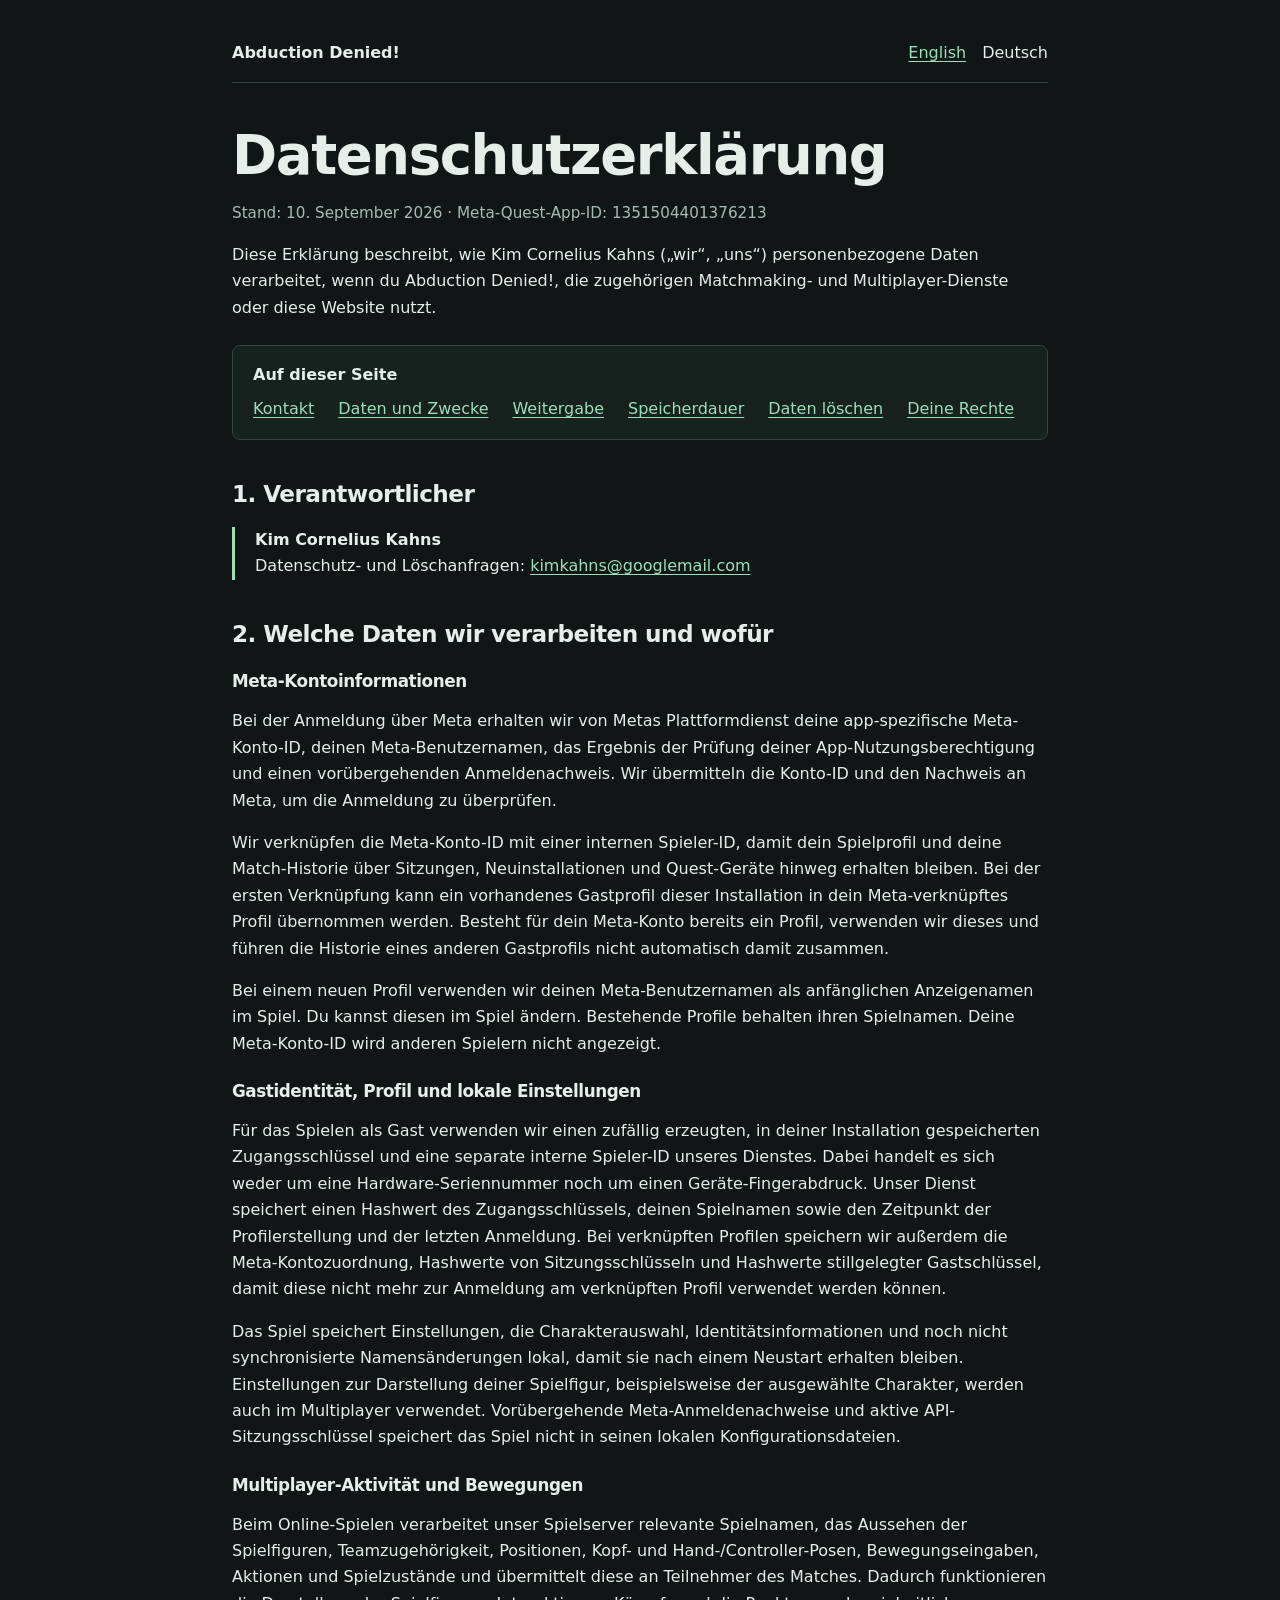
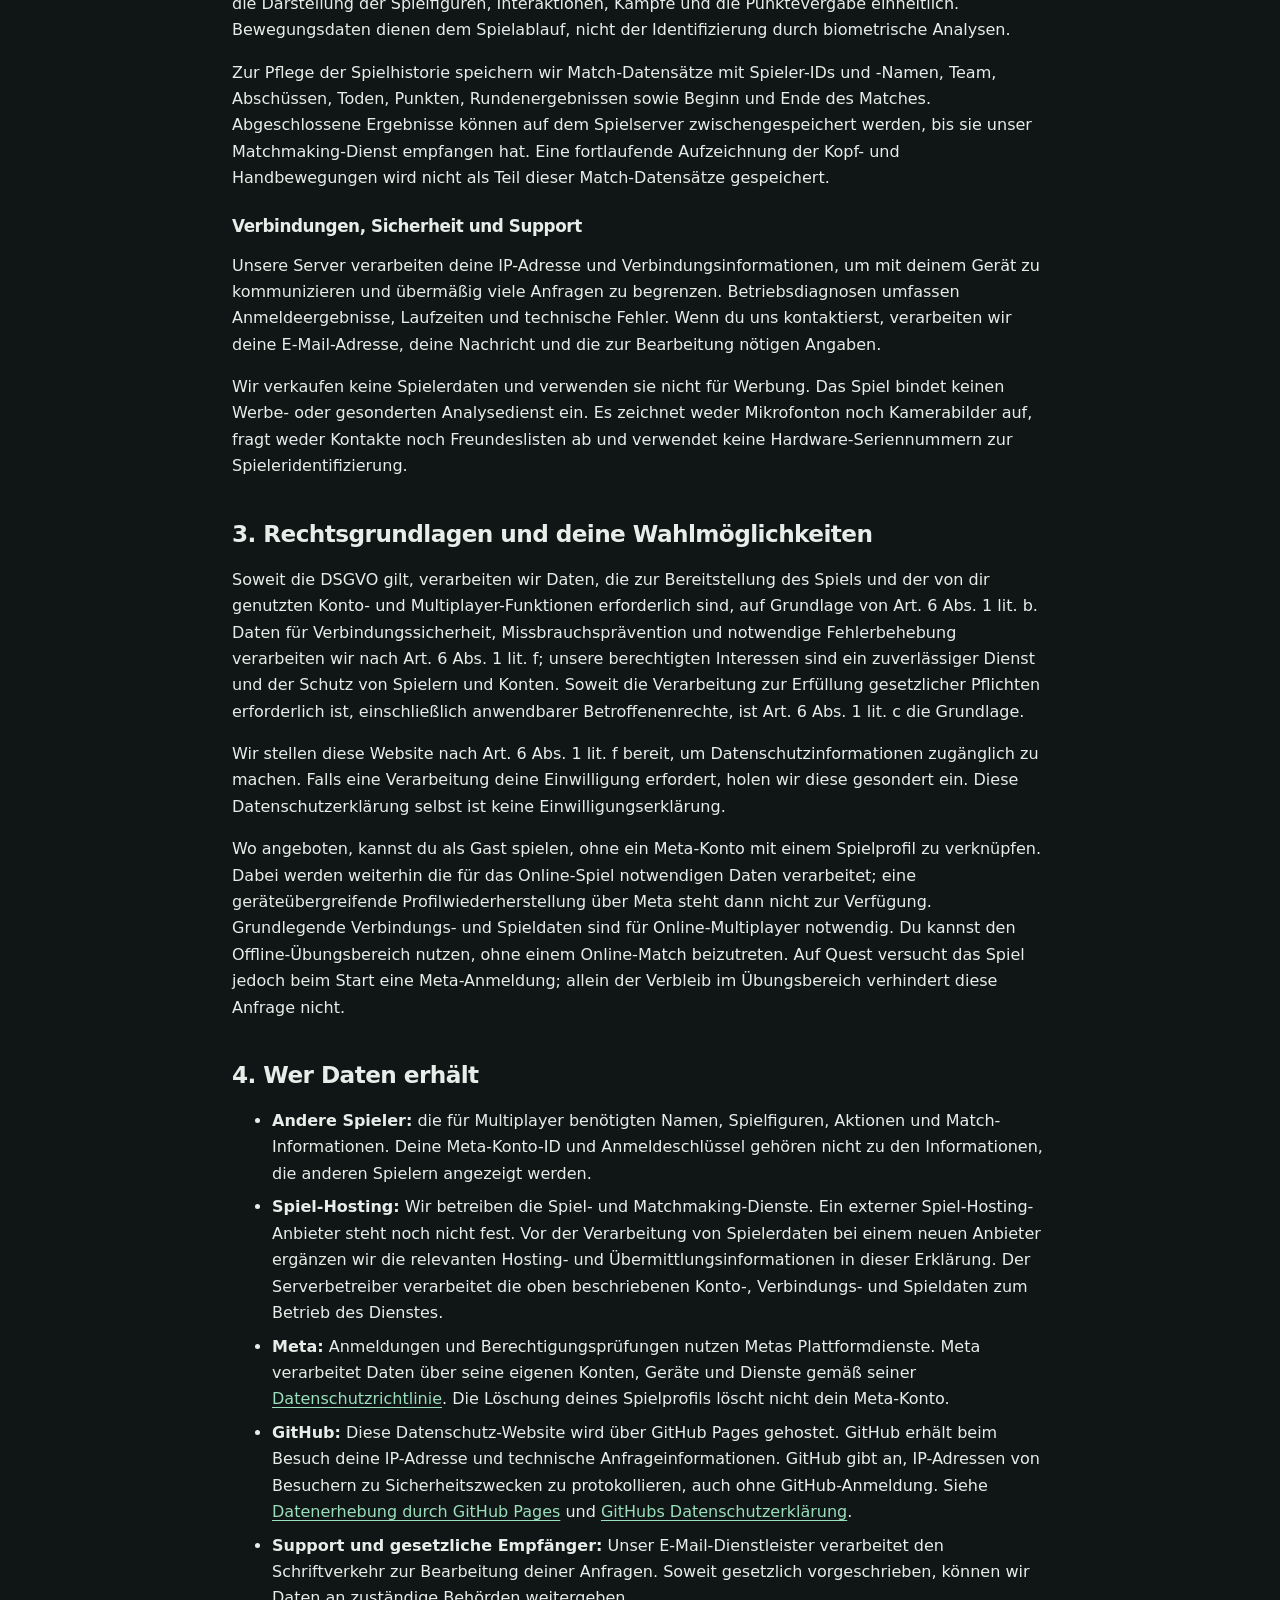
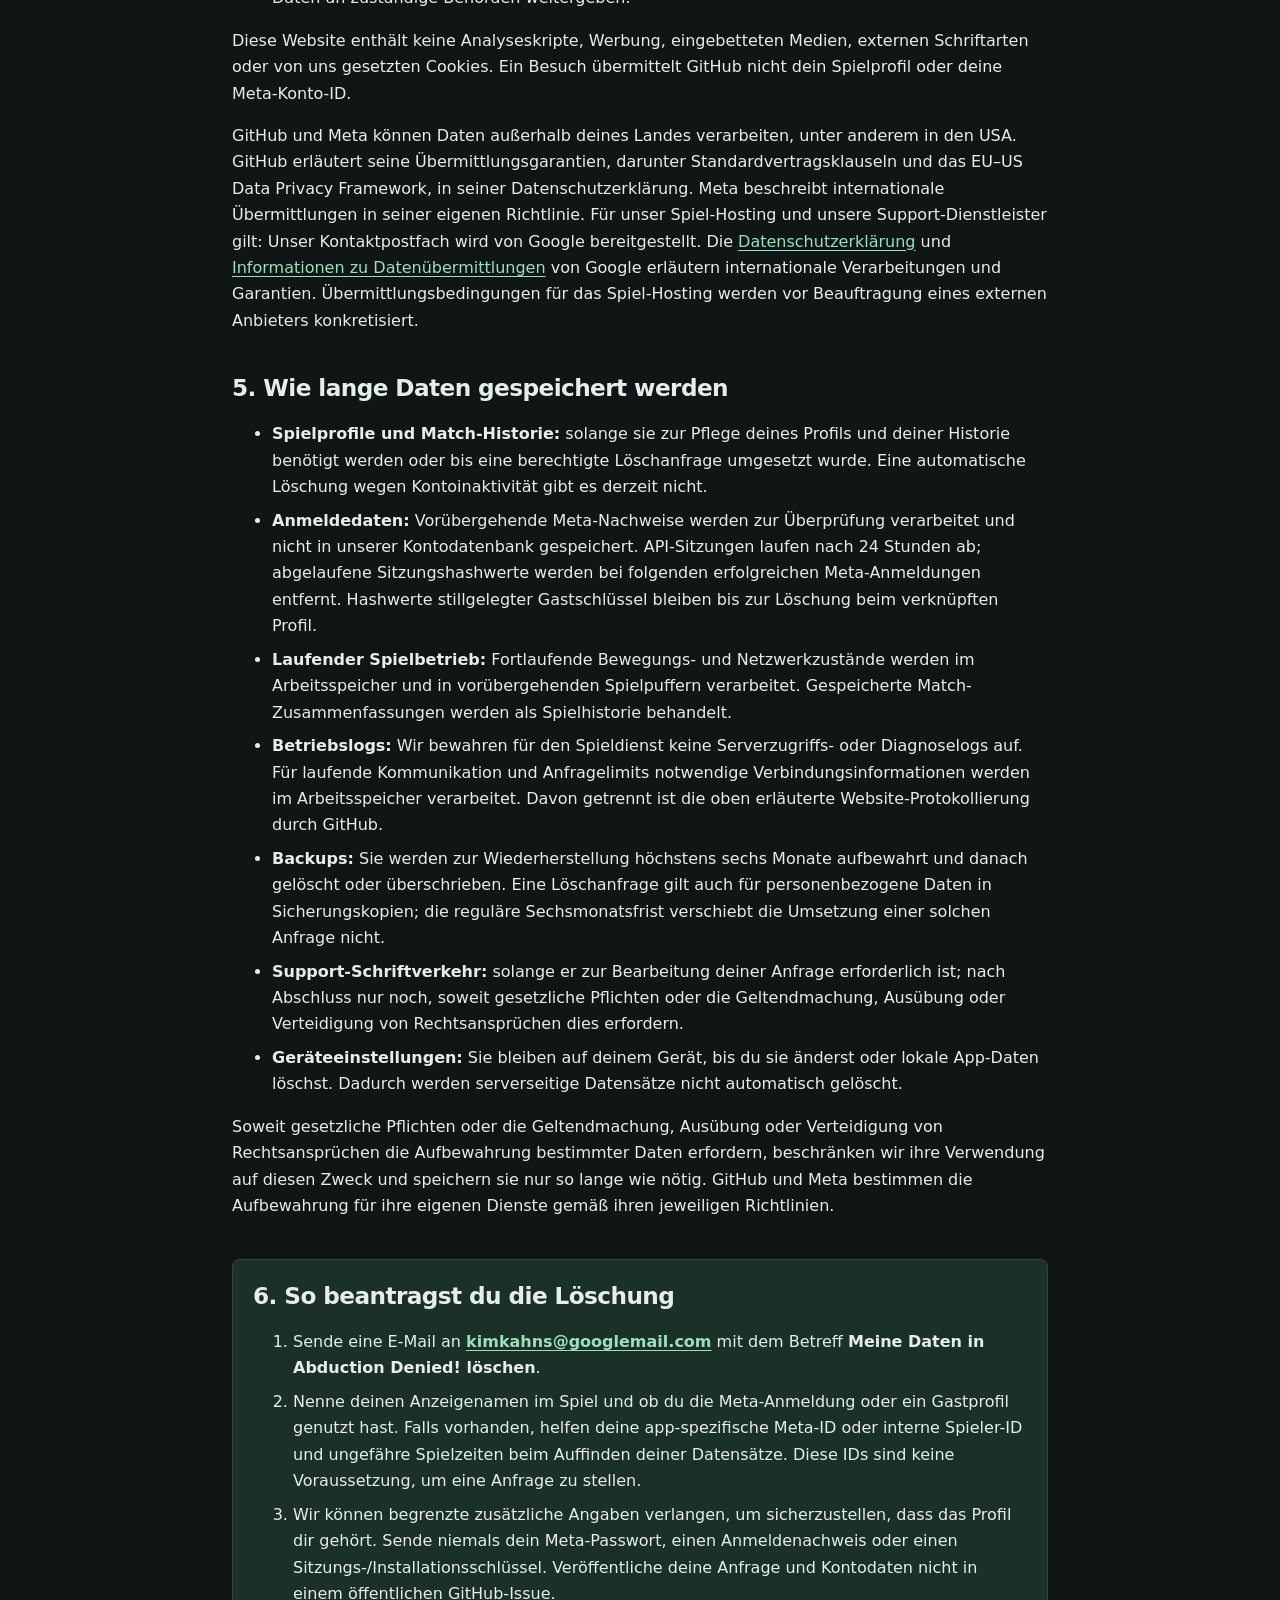
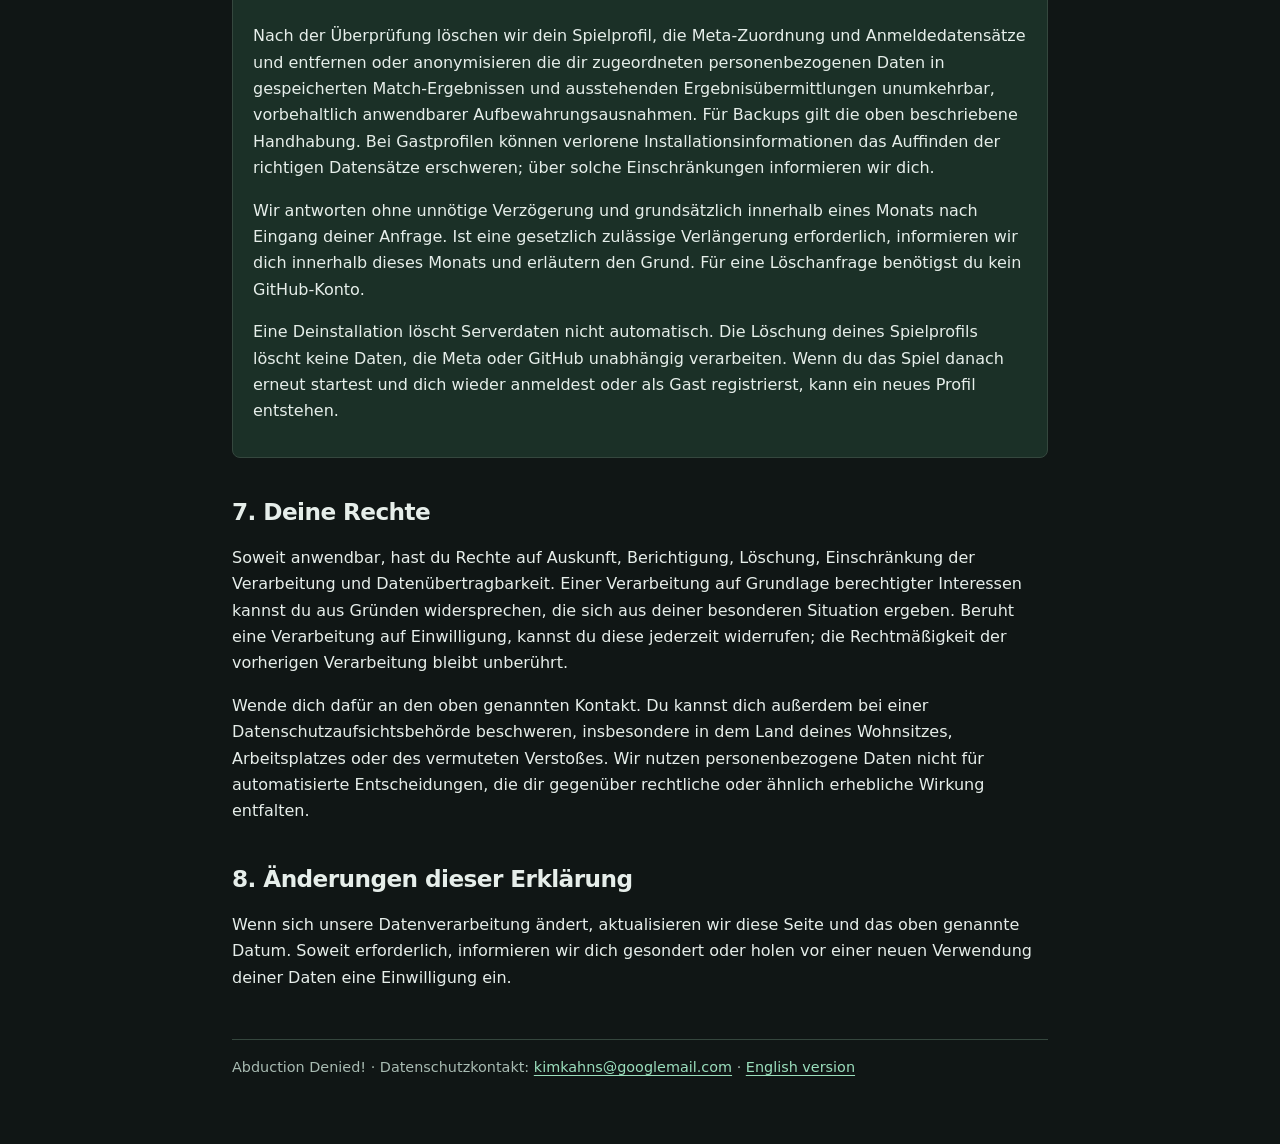
==== datenschutz/index.html @ c23c32c4 "Publish named privacy URLs with dark styling" ====
<!doctype html>
<html lang="de">
<head>
  <meta charset="utf-8">
  <meta name="viewport" content="width=device-width, initial-scale=1">
  <meta name="referrer" content="no-referrer">
  <meta name="theme-color" content="#101615">
  <title>Datenschutzerklärung — Abduction Denied!</title>
  <meta name="description" content="Wie das Spiel personenbezogene Daten verarbeitet und wie du die Löschung deiner Daten beantragen kannst.">
  <link rel="stylesheet" href="../privacy.css?v=20260910">
  <link rel="canonical" href="https://superdizzyvr.github.io/datenschutz/">
  <link rel="alternate" hreflang="en" href="../privacypolicy/">
</head>
<body>
<a class="skip" href="#main">Zum Inhalt</a>
<div class="page">
  <header class="top">
    <span class="brand">Abduction Denied!</span>
    <nav class="language" aria-label="Sprache"><a href="../privacypolicy/" lang="en" hreflang="en">English</a><span aria-current="page">Deutsch</span></nav>
  </header>
  <main id="main">
    <h1>Datenschutzerklärung</h1>
    <p class="meta">Stand: 10. September 2026 · Meta-Quest-App-ID: 1351504401376213</p>
    <p>Diese Erklärung beschreibt, wie Kim Cornelius Kahns („wir“, „uns“) personenbezogene Daten verarbeitet, wenn du Abduction Denied!, die zugehörigen Matchmaking- und Multiplayer-Dienste oder diese Website nutzt.</p>
    <nav class="contents" aria-label="Auf dieser Seite">
      <strong>Auf dieser Seite</strong>
      <ul><li><a href="#contact">Kontakt</a></li><li><a href="#data">Daten und Zwecke</a></li><li><a href="#sharing">Weitergabe</a></li><li><a href="#retention">Speicherdauer</a></li><li><a href="#deletion">Daten löschen</a></li><li><a href="#rights">Deine Rechte</a></li></ul>
    </nav>

    <section id="contact">
      <h2>1. Verantwortlicher</h2>
      <address class="contact"><strong>Kim Cornelius Kahns</strong><br>Datenschutz- und Löschanfragen: <a href="mailto:kimkahns@googlemail.com">kimkahns@googlemail.com</a></address>
    </section>

    <section id="data">
      <h2>2. Welche Daten wir verarbeiten und wofür</h2>
      <h3>Meta-Kontoinformationen</h3>
      <p>Bei der Anmeldung über Meta erhalten wir von Metas Plattformdienst deine app-spezifische Meta-Konto-ID, deinen Meta-Benutzernamen, das Ergebnis der Prüfung deiner App-Nutzungsberechtigung und einen vorübergehenden Anmeldenachweis. Wir übermitteln die Konto-ID und den Nachweis an Meta, um die Anmeldung zu überprüfen.</p>
      <p>Wir verknüpfen die Meta-Konto-ID mit einer internen Spieler-ID, damit dein Spielprofil und deine Match-Historie über Sitzungen, Neuinstallationen und Quest-Geräte hinweg erhalten bleiben. Bei der ersten Verknüpfung kann ein vorhandenes Gastprofil dieser Installation in dein Meta-verknüpftes Profil übernommen werden. Besteht für dein Meta-Konto bereits ein Profil, verwenden wir dieses und führen die Historie eines anderen Gastprofils nicht automatisch damit zusammen.</p>
      <p>Bei einem neuen Profil verwenden wir deinen Meta-Benutzernamen als anfänglichen Anzeigenamen im Spiel. Du kannst diesen im Spiel ändern. Bestehende Profile behalten ihren Spielnamen. Deine Meta-Konto-ID wird anderen Spielern nicht angezeigt.</p>

      <h3>Gastidentität, Profil und lokale Einstellungen</h3>
      <p>Für das Spielen als Gast verwenden wir einen zufällig erzeugten, in deiner Installation gespeicherten Zugangsschlüssel und eine separate interne Spieler-ID unseres Dienstes. Dabei handelt es sich weder um eine Hardware-Seriennummer noch um einen Geräte-Fingerabdruck. Unser Dienst speichert einen Hashwert des Zugangsschlüssels, deinen Spielnamen sowie den Zeitpunkt der Profilerstellung und der letzten Anmeldung. Bei verknüpften Profilen speichern wir außerdem die Meta-Kontozuordnung, Hashwerte von Sitzungsschlüsseln und Hashwerte stillgelegter Gastschlüssel, damit diese nicht mehr zur Anmeldung am verknüpften Profil verwendet werden können.</p>
      <p>Das Spiel speichert Einstellungen, die Charakterauswahl, Identitätsinformationen und noch nicht synchronisierte Namensänderungen lokal, damit sie nach einem Neustart erhalten bleiben. Einstellungen zur Darstellung deiner Spielfigur, beispielsweise der ausgewählte Charakter, werden auch im Multiplayer verwendet. Vorübergehende Meta-Anmeldenachweise und aktive API-Sitzungsschlüssel speichert das Spiel nicht in seinen lokalen Konfigurationsdateien.</p>

      <h3>Multiplayer-Aktivität und Bewegungen</h3>
      <p>Beim Online-Spielen verarbeitet unser Spielserver relevante Spielnamen, das Aussehen der Spielfiguren, Teamzugehörigkeit, Positionen, Kopf- und Hand-/Controller-Posen, Bewegungseingaben, Aktionen und Spielzustände und übermittelt diese an Teilnehmer des Matches. Dadurch funktionieren die Darstellung der Spielfiguren, Interaktionen, Kämpfe und die Punktevergabe einheitlich. Bewegungsdaten dienen dem Spielablauf, nicht der Identifizierung durch biometrische Analysen.</p>
      <p>Zur Pflege der Spielhistorie speichern wir Match-Datensätze mit Spieler-IDs und -Namen, Team, Abschüssen, Toden, Punkten, Rundenergebnissen sowie Beginn und Ende des Matches. Abgeschlossene Ergebnisse können auf dem Spielserver zwischengespeichert werden, bis sie unser Matchmaking-Dienst empfangen hat. Eine fortlaufende Aufzeichnung der Kopf- und Handbewegungen wird nicht als Teil dieser Match-Datensätze gespeichert.</p>

      <h3>Verbindungen, Sicherheit und Support</h3>
      <p>Unsere Server verarbeiten deine IP-Adresse und Verbindungsinformationen, um mit deinem Gerät zu kommunizieren und übermäßig viele Anfragen zu begrenzen. Betriebsdiagnosen umfassen Anmeldeergebnisse, Laufzeiten und technische Fehler. Wenn du uns kontaktierst, verarbeiten wir deine E-Mail-Adresse, deine Nachricht und die zur Bearbeitung nötigen Angaben.</p>
      <p>Wir verkaufen keine Spielerdaten und verwenden sie nicht für Werbung. Das Spiel bindet keinen Werbe- oder gesonderten Analysedienst ein. Es zeichnet weder Mikrofonton noch Kamerabilder auf, fragt weder Kontakte noch Freundeslisten ab und verwendet keine Hardware-Seriennummern zur Spieleridentifizierung.</p>
    </section>

    <section id="basis">
      <h2>3. Rechtsgrundlagen und deine Wahlmöglichkeiten</h2>
      <p>Soweit die DSGVO gilt, verarbeiten wir Daten, die zur Bereitstellung des Spiels und der von dir genutzten Konto- und Multiplayer-Funktionen erforderlich sind, auf Grundlage von Art. 6 Abs. 1 lit. b. Daten für Verbindungssicherheit, Missbrauchsprävention und notwendige Fehlerbehebung verarbeiten wir nach Art. 6 Abs. 1 lit. f; unsere berechtigten Interessen sind ein zuverlässiger Dienst und der Schutz von Spielern und Konten. Soweit die Verarbeitung zur Erfüllung gesetzlicher Pflichten erforderlich ist, einschließlich anwendbarer Betroffenenrechte, ist Art. 6 Abs. 1 lit. c die Grundlage.</p>
      <p>Wir stellen diese Website nach Art. 6 Abs. 1 lit. f bereit, um Datenschutzinformationen zugänglich zu machen. Falls eine Verarbeitung deine Einwilligung erfordert, holen wir diese gesondert ein. Diese Datenschutzerklärung selbst ist keine Einwilligungserklärung.</p>
      <p>Wo angeboten, kannst du als Gast spielen, ohne ein Meta-Konto mit einem Spielprofil zu verknüpfen. Dabei werden weiterhin die für das Online-Spiel notwendigen Daten verarbeitet; eine geräteübergreifende Profilwiederherstellung über Meta steht dann nicht zur Verfügung. Grundlegende Verbindungs- und Spieldaten sind für Online-Multiplayer notwendig. Du kannst den Offline-Übungsbereich nutzen, ohne einem Online-Match beizutreten. Auf Quest versucht das Spiel jedoch beim Start eine Meta-Anmeldung; allein der Verbleib im Übungsbereich verhindert diese Anfrage nicht.</p>
    </section>

    <section id="sharing">
      <h2>4. Wer Daten erhält</h2>
      <ul>
        <li><strong>Andere Spieler:</strong> die für Multiplayer benötigten Namen, Spielfiguren, Aktionen und Match-Informationen. Deine Meta-Konto-ID und Anmeldeschlüssel gehören nicht zu den Informationen, die anderen Spielern angezeigt werden.</li>
        <li><strong>Spiel-Hosting:</strong> Wir betreiben die Spiel- und Matchmaking-Dienste. Ein externer Spiel-Hosting-Anbieter steht noch nicht fest. Vor der Verarbeitung von Spielerdaten bei einem neuen Anbieter ergänzen wir die relevanten Hosting- und Übermittlungsinformationen in dieser Erklärung. Der Serverbetreiber verarbeitet die oben beschriebenen Konto-, Verbindungs- und Spieldaten zum Betrieb des Dienstes.</li>
        <li><strong>Meta:</strong> Anmeldungen und Berechtigungsprüfungen nutzen Metas Plattformdienste. Meta verarbeitet Daten über seine eigenen Konten, Geräte und Dienste gemäß seiner <a href="https://www.meta.com/legal/privacy-policy/">Datenschutzrichtlinie</a>. Die Löschung deines Spielprofils löscht nicht dein Meta-Konto.</li>
        <li><strong>GitHub:</strong> Diese Datenschutz-Website wird über GitHub Pages gehostet. GitHub erhält beim Besuch deine IP-Adresse und technische Anfrageinformationen. GitHub gibt an, IP-Adressen von Besuchern zu Sicherheitszwecken zu protokollieren, auch ohne GitHub-Anmeldung. Siehe <a href="https://docs.github.com/en/pages/getting-started-with-github-pages/what-is-github-pages#data-collection">Datenerhebung durch GitHub Pages</a> und <a href="https://docs.github.com/en/site-policy/privacy-policies/github-general-privacy-statement">GitHubs Datenschutzerklärung</a>.</li>
        <li><strong>Support und gesetzliche Empfänger:</strong> Unser E-Mail-Dienstleister verarbeitet den Schriftverkehr zur Bearbeitung deiner Anfragen. Soweit gesetzlich vorgeschrieben, können wir Daten an zuständige Behörden weitergeben.</li>
      </ul>
      <p>Diese Website enthält keine Analyseskripte, Werbung, eingebetteten Medien, externen Schriftarten oder von uns gesetzten Cookies. Ein Besuch übermittelt GitHub nicht dein Spielprofil oder deine Meta-Konto-ID.</p>
      <p>GitHub und Meta können Daten außerhalb deines Landes verarbeiten, unter anderem in den USA. GitHub erläutert seine Übermittlungsgarantien, darunter Standardvertragsklauseln und das EU–US Data Privacy Framework, in seiner Datenschutzerklärung. Meta beschreibt internationale Übermittlungen in seiner eigenen Richtlinie. Für unser Spiel-Hosting und unsere Support-Dienstleister gilt: Unser Kontaktpostfach wird von Google bereitgestellt. Die <a href="https://policies.google.com/privacy?hl=de">Datenschutzerklärung</a> und <a href="https://policies.google.com/privacy/frameworks?hl=de">Informationen zu Datenübermittlungen</a> von Google erläutern internationale Verarbeitungen und Garantien. Übermittlungsbedingungen für das Spiel-Hosting werden vor Beauftragung eines externen Anbieters konkretisiert.</p>
    </section>

    <section id="retention">
      <h2>5. Wie lange Daten gespeichert werden</h2>
      <ul>
        <li><strong>Spielprofile und Match-Historie:</strong> solange sie zur Pflege deines Profils und deiner Historie benötigt werden oder bis eine berechtigte Löschanfrage umgesetzt wurde. Eine automatische Löschung wegen Kontoinaktivität gibt es derzeit nicht.</li>
        <li><strong>Anmeldedaten:</strong> Vorübergehende Meta-Nachweise werden zur Überprüfung verarbeitet und nicht in unserer Kontodatenbank gespeichert. API-Sitzungen laufen nach 24 Stunden ab; abgelaufene Sitzungshashwerte werden bei folgenden erfolgreichen Meta-Anmeldungen entfernt. Hashwerte stillgelegter Gastschlüssel bleiben bis zur Löschung beim verknüpften Profil.</li>
        <li><strong>Laufender Spielbetrieb:</strong> Fortlaufende Bewegungs- und Netzwerkzustände werden im Arbeitsspeicher und in vorübergehenden Spielpuffern verarbeitet. Gespeicherte Match-Zusammenfassungen werden als Spielhistorie behandelt.</li>
        <li><strong>Betriebslogs:</strong> Wir bewahren für den Spieldienst keine Serverzugriffs- oder Diagnoselogs auf. Für laufende Kommunikation und Anfragelimits notwendige Verbindungsinformationen werden im Arbeitsspeicher verarbeitet. Davon getrennt ist die oben erläuterte Website-Protokollierung durch GitHub.</li>
        <li><strong>Backups:</strong> Sie werden zur Wiederherstellung höchstens sechs Monate aufbewahrt und danach gelöscht oder überschrieben. Eine Löschanfrage gilt auch für personenbezogene Daten in Sicherungskopien; die reguläre Sechsmonatsfrist verschiebt die Umsetzung einer solchen Anfrage nicht.</li>
        <li><strong>Support-Schriftverkehr:</strong> solange er zur Bearbeitung deiner Anfrage erforderlich ist; nach Abschluss nur noch, soweit gesetzliche Pflichten oder die Geltendmachung, Ausübung oder Verteidigung von Rechtsansprüchen dies erfordern.</li>
        <li><strong>Geräteeinstellungen:</strong> Sie bleiben auf deinem Gerät, bis du sie änderst oder lokale App-Daten löschst. Dadurch werden serverseitige Datensätze nicht automatisch gelöscht.</li>
      </ul>
      <p>Soweit gesetzliche Pflichten oder die Geltendmachung, Ausübung oder Verteidigung von Rechtsansprüchen die Aufbewahrung bestimmter Daten erfordern, beschränken wir ihre Verwendung auf diesen Zweck und speichern sie nur so lange wie nötig. GitHub und Meta bestimmen die Aufbewahrung für ihre eigenen Dienste gemäß ihren jeweiligen Richtlinien.</p>
    </section>

    <section class="deletion" id="deletion">
      <h2>6. So beantragst du die Löschung</h2>
      <ol>
        <li>Sende eine E-Mail an <strong><a href="mailto:kimkahns@googlemail.com">kimkahns@googlemail.com</a></strong> mit dem Betreff <strong>Meine Daten in Abduction Denied! löschen</strong>.</li>
        <li>Nenne deinen Anzeigenamen im Spiel und ob du die Meta-Anmeldung oder ein Gastprofil genutzt hast. Falls vorhanden, helfen deine app-spezifische Meta-ID oder interne Spieler-ID und ungefähre Spielzeiten beim Auffinden deiner Datensätze. Diese IDs sind keine Voraussetzung, um eine Anfrage zu stellen.</li>
        <li>Wir können begrenzte zusätzliche Angaben verlangen, um sicherzustellen, dass das Profil dir gehört. Sende niemals dein Meta-Passwort, einen Anmeldenachweis oder einen Sitzungs-/Installationsschlüssel. Veröffentliche deine Anfrage und Kontodaten nicht in einem öffentlichen GitHub-Issue.</li>
      </ol>
      <p>Nach der Überprüfung löschen wir dein Spielprofil, die Meta-Zuordnung und Anmeldedatensätze und entfernen oder anonymisieren die dir zugeordneten personenbezogenen Daten in gespeicherten Match-Ergebnissen und ausstehenden Ergebnisübermittlungen unumkehrbar, vorbehaltlich anwendbarer Aufbewahrungsausnahmen. Für Backups gilt die oben beschriebene Handhabung. Bei Gastprofilen können verlorene Installationsinformationen das Auffinden der richtigen Datensätze erschweren; über solche Einschränkungen informieren wir dich.</p>
      <p>Wir antworten ohne unnötige Verzögerung und grundsätzlich innerhalb eines Monats nach Eingang deiner Anfrage. Ist eine gesetzlich zulässige Verlängerung erforderlich, informieren wir dich innerhalb dieses Monats und erläutern den Grund. Für eine Löschanfrage benötigst du kein GitHub-Konto.</p>
      <p>Eine Deinstallation löscht Serverdaten nicht automatisch. Die Löschung deines Spielprofils löscht keine Daten, die Meta oder GitHub unabhängig verarbeiten. Wenn du das Spiel danach erneut startest und dich wieder anmeldest oder als Gast registrierst, kann ein neues Profil entstehen.</p>
    </section>

    <section id="rights">
      <h2>7. Deine Rechte</h2>
      <p>Soweit anwendbar, hast du Rechte auf Auskunft, Berichtigung, Löschung, Einschränkung der Verarbeitung und Datenübertragbarkeit. Einer Verarbeitung auf Grundlage berechtigter Interessen kannst du aus Gründen widersprechen, die sich aus deiner besonderen Situation ergeben. Beruht eine Verarbeitung auf Einwilligung, kannst du diese jederzeit widerrufen; die Rechtmäßigkeit der vorherigen Verarbeitung bleibt unberührt.</p>
      <p>Wende dich dafür an den oben genannten Kontakt. Du kannst dich außerdem bei einer Datenschutzaufsichtsbehörde beschweren, insbesondere in dem Land deines Wohnsitzes, Arbeitsplatzes oder des vermuteten Verstoßes. Wir nutzen personenbezogene Daten nicht für automatisierte Entscheidungen, die dir gegenüber rechtliche oder ähnlich erhebliche Wirkung entfalten.</p>
    </section>

    <section id="changes">
      <h2>8. Änderungen dieser Erklärung</h2>
      <p>Wenn sich unsere Datenverarbeitung ändert, aktualisieren wir diese Seite und das oben genannte Datum. Soweit erforderlich, informieren wir dich gesondert oder holen vor einer neuen Verwendung deiner Daten eine Einwilligung ein.</p>
    </section>
  </main>
  <footer>Abduction Denied! · Datenschutzkontakt: <a href="mailto:kimkahns@googlemail.com">kimkahns@googlemail.com</a> · <a href="../privacypolicy/" lang="en">English version</a></footer>
</div>
</body>
</html>
---- privacy.css ----
:root {
  color-scheme: dark;
  --background: #101615;
  --surface: #17211e;
  --highlight: #1b3027;
  --text: #e6eeea;
  --muted: #a8bbb2;
  --accent: #9bdfbd;
  --border: #35473e;
  font-family: system-ui, -apple-system, BlinkMacSystemFont, "Segoe UI", sans-serif;
  color: var(--text);
  background: var(--background);
  line-height: 1.65;
}
* { box-sizing: border-box; }
body { margin: 0; }
a { color: var(--accent); text-underline-offset: .18em; overflow-wrap: anywhere; }
a:hover { text-decoration-thickness: .15em; }
a:focus-visible { outline: 3px solid var(--accent); outline-offset: 4px; }
.skip { position: absolute; left: 1rem; top: -10rem; }
.skip:focus { top: 1rem; background: var(--surface); padding: .5rem 1rem; }
.page { max-width: 880px; margin: 0 auto; padding: 2.5rem 2rem 4rem; }
.top { display: flex; justify-content: space-between; flex-wrap: wrap; gap: 1rem; border-bottom: 1px solid var(--border); padding-bottom: 1rem; }
.brand { font-weight: 650; }
.language { display: flex; gap: 1rem; }
h1, h2, h3 { line-height: 1.2; letter-spacing: -.025em; }
h1 { font-size: clamp(2.1rem, 6vw, 3.4rem); margin: 2.5rem 0 .75rem; overflow-wrap: break-word; hyphens: auto; }
h2 { margin-top: 2.5rem; font-size: 1.45rem; }
h3 { margin-top: 1.5rem; font-size: 1.05rem; }
p, ul, ol { margin: .75rem 0 1rem; }
li + li { margin-top: .45rem; }
.meta { color: var(--muted); font-size: .95rem; }
.contents { padding: 1rem 1.25rem; border: 1px solid var(--border); border-radius: .5rem; margin: 1.5rem 0 2rem; background: var(--surface); }
.contents ul { display: flex; flex-wrap: wrap; gap: .5rem 1.5rem; list-style: none; padding: 0; margin: .5rem 0 0; }
.contents li { margin: 0; }
.contact { border-left: 3px solid var(--accent); padding-left: 1.25rem; overflow-wrap: anywhere; }
address { font-style: normal; }
.deletion { background: var(--highlight); border: 1px solid var(--border); border-radius: .5rem; padding: .1rem 1.25rem 1rem; margin-top: 2.5rem; }
.deletion h2 { margin-top: 1.25rem; }
footer { border-top: 1px solid var(--border); margin-top: 3rem; padding-top: 1rem; font-size: .9rem; color: var(--muted); }
@media (max-width: 540px) {
  .page { padding: 1.5rem 1.15rem 3rem; }
  h1 { margin-top: 2rem; }
  ul, ol { padding-left: 1.35rem; }
}
@media print {
  :root {
    color-scheme: light;
    --background: white;
    --surface: white;
    --highlight: white;
    --text: black;
    --muted: #333;
    --accent: black;
    --border: #999;
    font-size: 10pt;
  }
  .page { max-width: none; padding: 0; }
  .contents, .skip, .language { display: none; }
  h2, h3 { break-after: avoid; }
  a { color: inherit; }
}
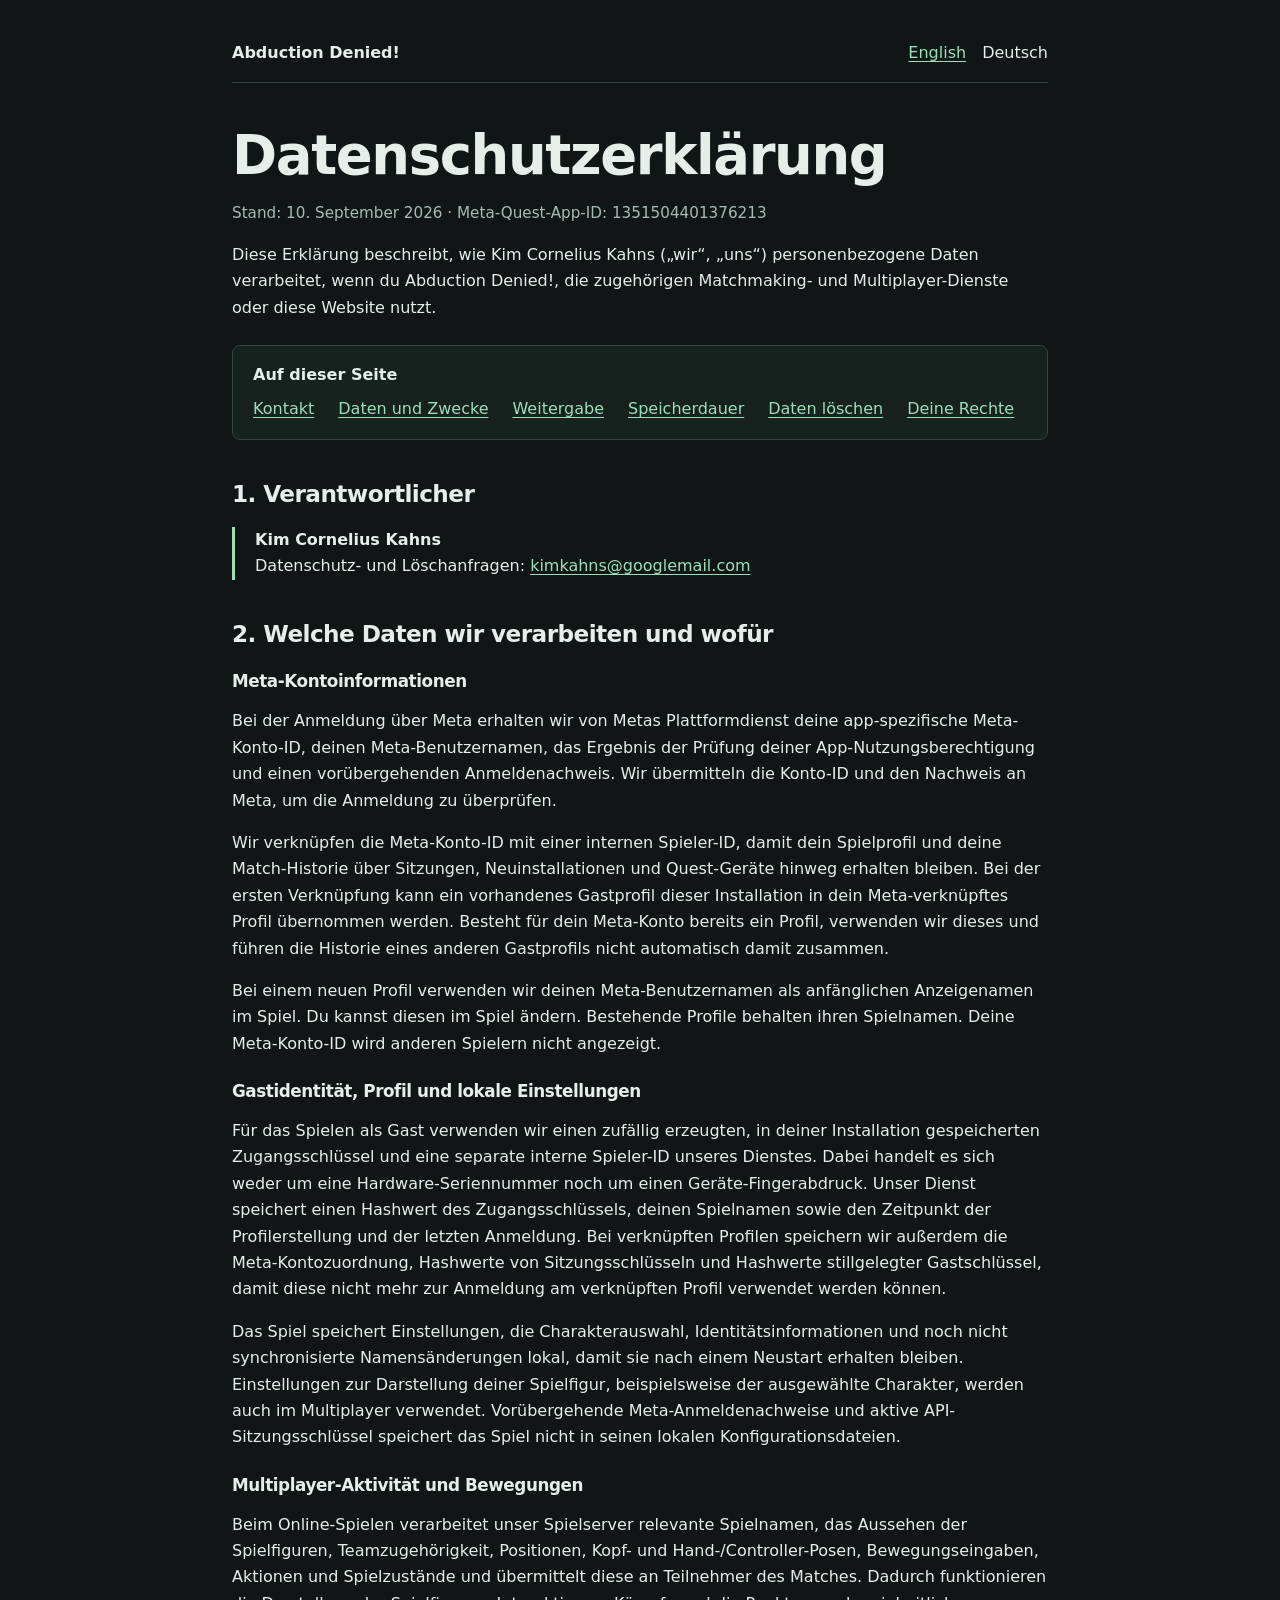
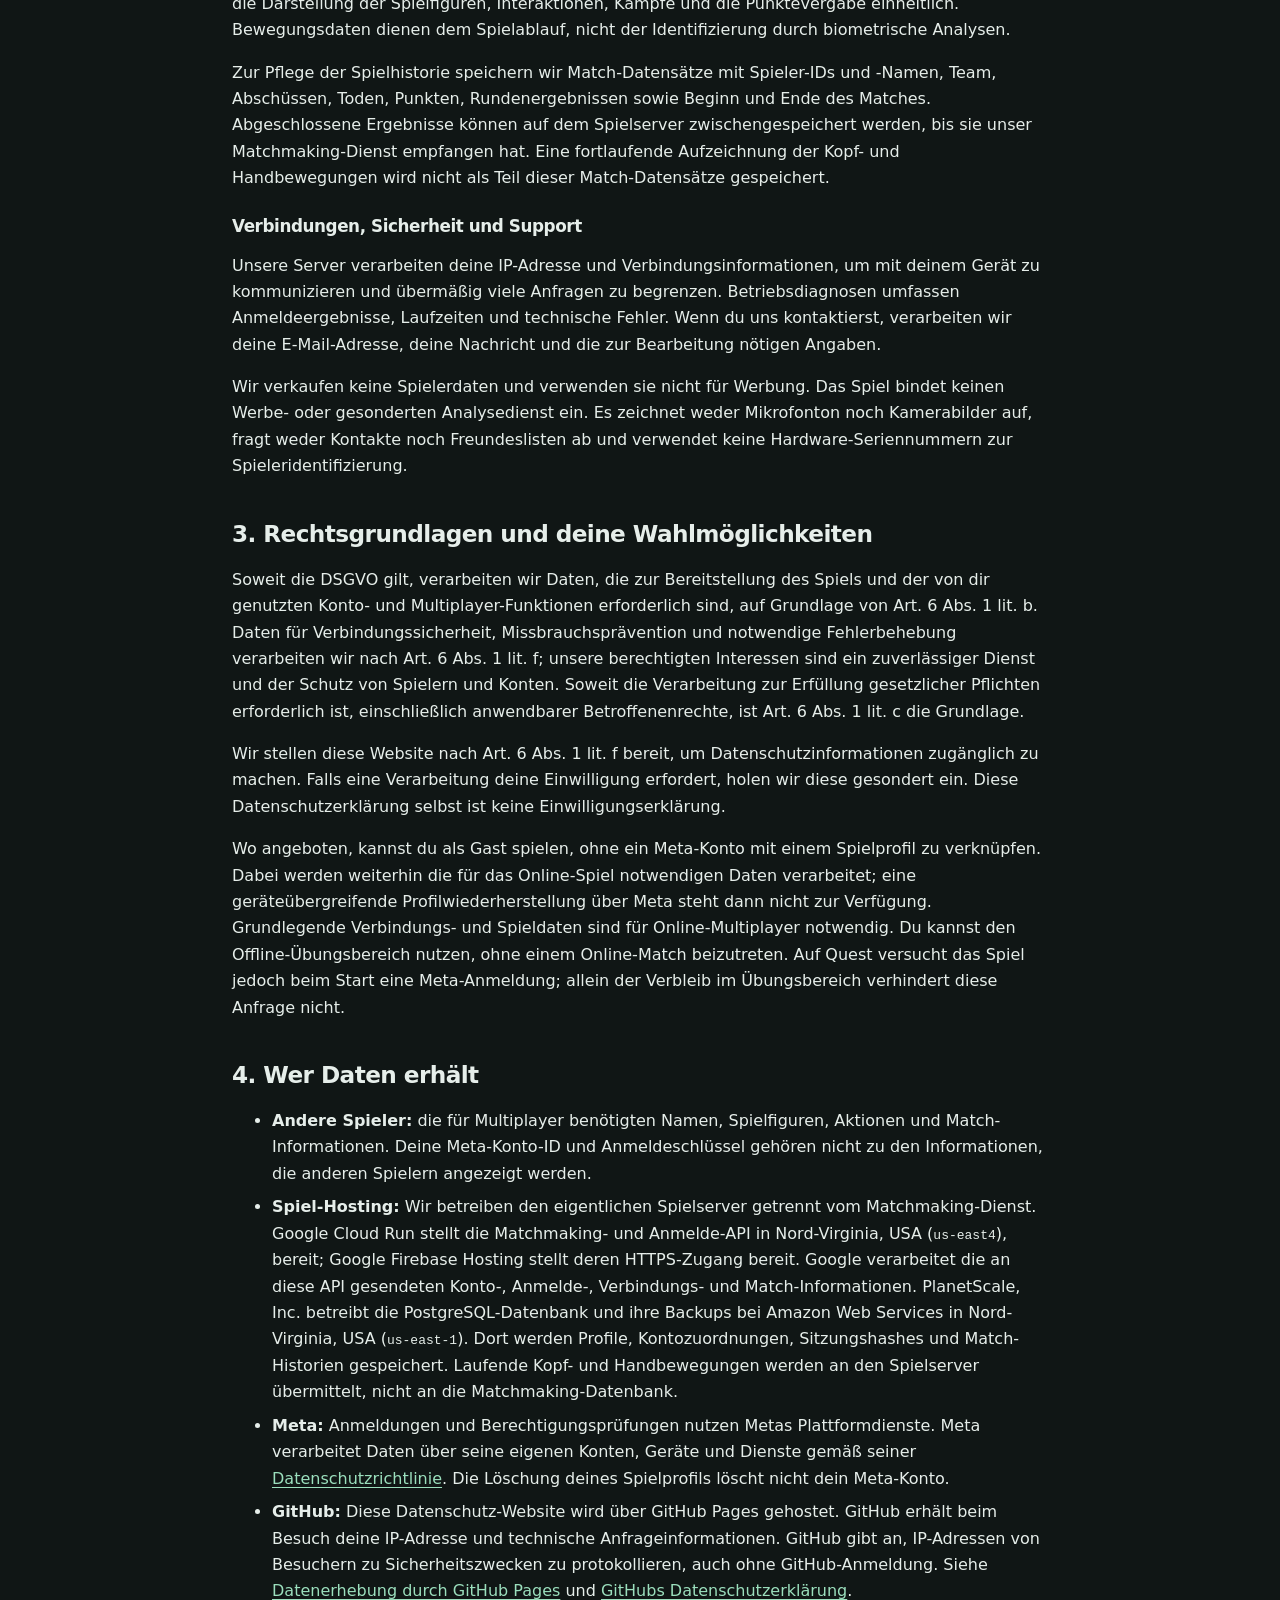
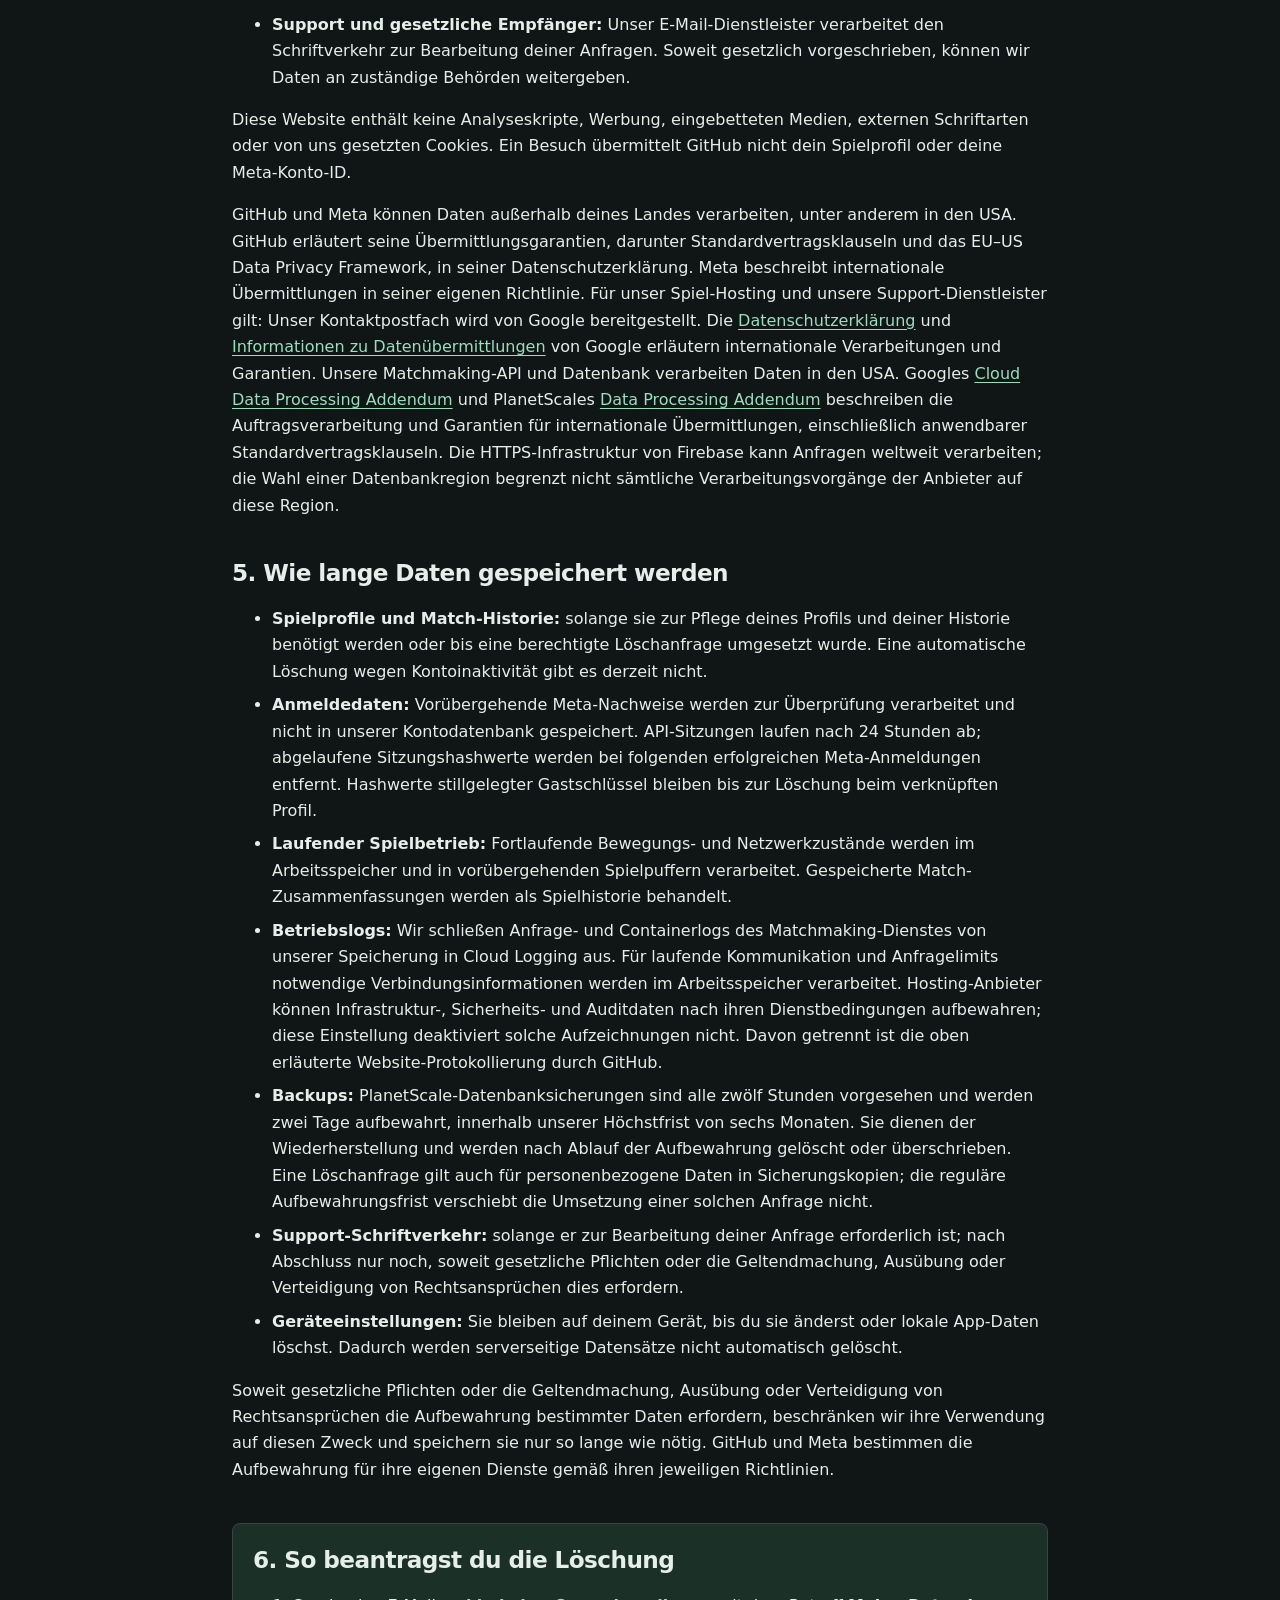
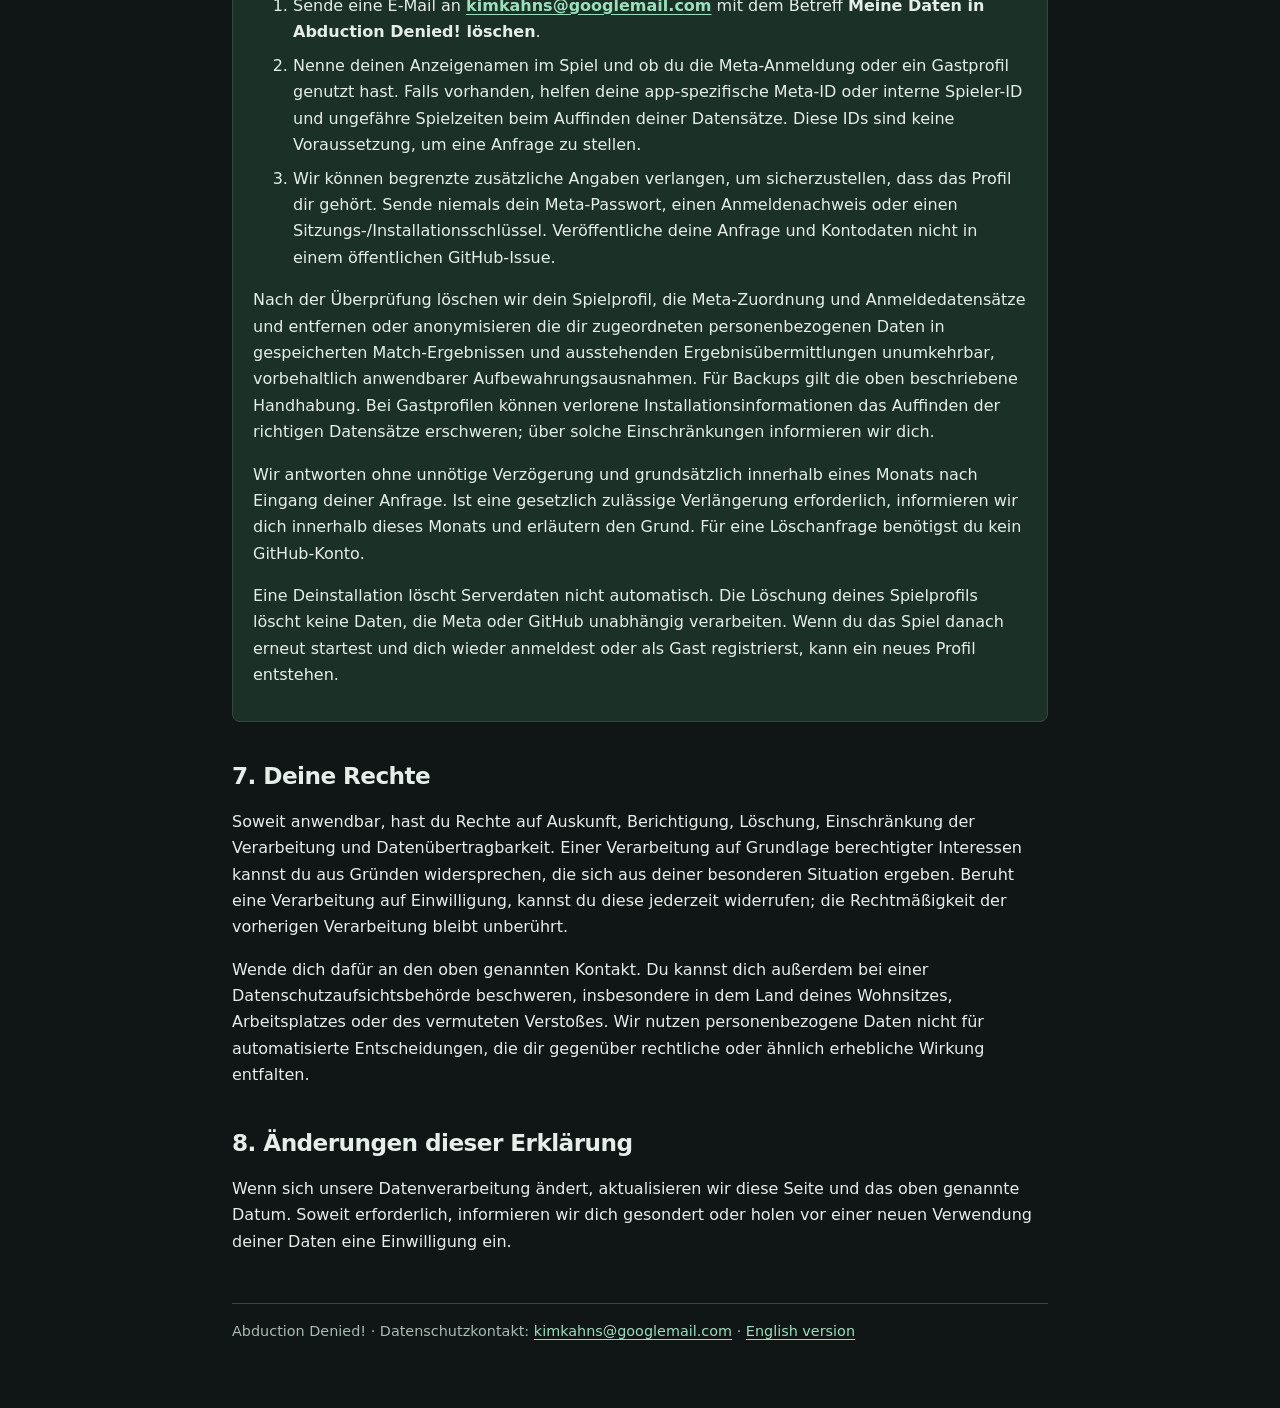
==== commit d7875d84: "Document Cloud Run and PlanetScale hosting in privacy policies" ====
--- a/datenschutz/index.html
+++ b/datenschutz/index.html
@@ -63,13 +63,13 @@
       <h2>4. Wer Daten erhält</h2>
       <ul>
         <li><strong>Andere Spieler:</strong> die für Multiplayer benötigten Namen, Spielfiguren, Aktionen und Match-Informationen. Deine Meta-Konto-ID und Anmeldeschlüssel gehören nicht zu den Informationen, die anderen Spielern angezeigt werden.</li>
-        <li><strong>Spiel-Hosting:</strong> Wir betreiben die Spiel- und Matchmaking-Dienste. Ein externer Spiel-Hosting-Anbieter steht noch nicht fest. Vor der Verarbeitung von Spielerdaten bei einem neuen Anbieter ergänzen wir die relevanten Hosting- und Übermittlungsinformationen in dieser Erklärung. Der Serverbetreiber verarbeitet die oben beschriebenen Konto-, Verbindungs- und Spieldaten zum Betrieb des Dienstes.</li>
+        <li><strong>Spiel-Hosting:</strong> Wir betreiben den eigentlichen Spielserver getrennt vom Matchmaking-Dienst. Google Cloud Run stellt die Matchmaking- und Anmelde-API in Nord-Virginia, USA (<code>us-east4</code>), bereit; Google Firebase Hosting stellt deren HTTPS-Zugang bereit. Google verarbeitet die an diese API gesendeten Konto-, Anmelde-, Verbindungs- und Match-Informationen. PlanetScale, Inc. betreibt die PostgreSQL-Datenbank und ihre Backups bei Amazon Web Services in Nord-Virginia, USA (<code>us-east-1</code>). Dort werden Profile, Kontozuordnungen, Sitzungshashes und Match-Historien gespeichert. Laufende Kopf- und Handbewegungen werden an den Spielserver übermittelt, nicht an die Matchmaking-Datenbank.</li>
         <li><strong>Meta:</strong> Anmeldungen und Berechtigungsprüfungen nutzen Metas Plattformdienste. Meta verarbeitet Daten über seine eigenen Konten, Geräte und Dienste gemäß seiner <a href="https://www.meta.com/legal/privacy-policy/">Datenschutzrichtlinie</a>. Die Löschung deines Spielprofils löscht nicht dein Meta-Konto.</li>
         <li><strong>GitHub:</strong> Diese Datenschutz-Website wird über GitHub Pages gehostet. GitHub erhält beim Besuch deine IP-Adresse und technische Anfrageinformationen. GitHub gibt an, IP-Adressen von Besuchern zu Sicherheitszwecken zu protokollieren, auch ohne GitHub-Anmeldung. Siehe <a href="https://docs.github.com/en/pages/getting-started-with-github-pages/what-is-github-pages#data-collection">Datenerhebung durch GitHub Pages</a> und <a href="https://docs.github.com/en/site-policy/privacy-policies/github-general-privacy-statement">GitHubs Datenschutzerklärung</a>.</li>
         <li><strong>Support und gesetzliche Empfänger:</strong> Unser E-Mail-Dienstleister verarbeitet den Schriftverkehr zur Bearbeitung deiner Anfragen. Soweit gesetzlich vorgeschrieben, können wir Daten an zuständige Behörden weitergeben.</li>
       </ul>
       <p>Diese Website enthält keine Analyseskripte, Werbung, eingebetteten Medien, externen Schriftarten oder von uns gesetzten Cookies. Ein Besuch übermittelt GitHub nicht dein Spielprofil oder deine Meta-Konto-ID.</p>
-      <p>GitHub und Meta können Daten außerhalb deines Landes verarbeiten, unter anderem in den USA. GitHub erläutert seine Übermittlungsgarantien, darunter Standardvertragsklauseln und das EU–US Data Privacy Framework, in seiner Datenschutzerklärung. Meta beschreibt internationale Übermittlungen in seiner eigenen Richtlinie. Für unser Spiel-Hosting und unsere Support-Dienstleister gilt: Unser Kontaktpostfach wird von Google bereitgestellt. Die <a href="https://policies.google.com/privacy?hl=de">Datenschutzerklärung</a> und <a href="https://policies.google.com/privacy/frameworks?hl=de">Informationen zu Datenübermittlungen</a> von Google erläutern internationale Verarbeitungen und Garantien. Übermittlungsbedingungen für das Spiel-Hosting werden vor Beauftragung eines externen Anbieters konkretisiert.</p>
+      <p>GitHub und Meta können Daten außerhalb deines Landes verarbeiten, unter anderem in den USA. GitHub erläutert seine Übermittlungsgarantien, darunter Standardvertragsklauseln und das EU–US Data Privacy Framework, in seiner Datenschutzerklärung. Meta beschreibt internationale Übermittlungen in seiner eigenen Richtlinie. Für unser Spiel-Hosting und unsere Support-Dienstleister gilt: Unser Kontaktpostfach wird von Google bereitgestellt. Die <a href="https://policies.google.com/privacy?hl=de">Datenschutzerklärung</a> und <a href="https://policies.google.com/privacy/frameworks?hl=de">Informationen zu Datenübermittlungen</a> von Google erläutern internationale Verarbeitungen und Garantien. Unsere Matchmaking-API und Datenbank verarbeiten Daten in den USA. Googles <a href="https://cloud.google.com/terms/data-processing-addendum">Cloud Data Processing Addendum</a> und PlanetScales <a href="https://planetscale.com/legal/data-processing-addendum">Data Processing Addendum</a> beschreiben die Auftragsverarbeitung und Garantien für internationale Übermittlungen, einschließlich anwendbarer Standardvertragsklauseln. Die HTTPS-Infrastruktur von Firebase kann Anfragen weltweit verarbeiten; die Wahl einer Datenbankregion begrenzt nicht sämtliche Verarbeitungsvorgänge der Anbieter auf diese Region.</p>
     </section>
 
     <section id="retention">
@@ -78,8 +78,8 @@
         <li><strong>Spielprofile und Match-Historie:</strong> solange sie zur Pflege deines Profils und deiner Historie benötigt werden oder bis eine berechtigte Löschanfrage umgesetzt wurde. Eine automatische Löschung wegen Kontoinaktivität gibt es derzeit nicht.</li>
         <li><strong>Anmeldedaten:</strong> Vorübergehende Meta-Nachweise werden zur Überprüfung verarbeitet und nicht in unserer Kontodatenbank gespeichert. API-Sitzungen laufen nach 24 Stunden ab; abgelaufene Sitzungshashwerte werden bei folgenden erfolgreichen Meta-Anmeldungen entfernt. Hashwerte stillgelegter Gastschlüssel bleiben bis zur Löschung beim verknüpften Profil.</li>
         <li><strong>Laufender Spielbetrieb:</strong> Fortlaufende Bewegungs- und Netzwerkzustände werden im Arbeitsspeicher und in vorübergehenden Spielpuffern verarbeitet. Gespeicherte Match-Zusammenfassungen werden als Spielhistorie behandelt.</li>
-        <li><strong>Betriebslogs:</strong> Wir bewahren für den Spieldienst keine Serverzugriffs- oder Diagnoselogs auf. Für laufende Kommunikation und Anfragelimits notwendige Verbindungsinformationen werden im Arbeitsspeicher verarbeitet. Davon getrennt ist die oben erläuterte Website-Protokollierung durch GitHub.</li>
-        <li><strong>Backups:</strong> Sie werden zur Wiederherstellung höchstens sechs Monate aufbewahrt und danach gelöscht oder überschrieben. Eine Löschanfrage gilt auch für personenbezogene Daten in Sicherungskopien; die reguläre Sechsmonatsfrist verschiebt die Umsetzung einer solchen Anfrage nicht.</li>
+        <li><strong>Betriebslogs:</strong> Wir schließen Anfrage- und Containerlogs des Matchmaking-Dienstes von unserer Speicherung in Cloud Logging aus. Für laufende Kommunikation und Anfragelimits notwendige Verbindungsinformationen werden im Arbeitsspeicher verarbeitet. Hosting-Anbieter können Infrastruktur-, Sicherheits- und Auditdaten nach ihren Dienstbedingungen aufbewahren; diese Einstellung deaktiviert solche Aufzeichnungen nicht. Davon getrennt ist die oben erläuterte Website-Protokollierung durch GitHub.</li>
+        <li><strong>Backups:</strong> PlanetScale-Datenbanksicherungen sind alle zwölf Stunden vorgesehen und werden zwei Tage aufbewahrt, innerhalb unserer Höchstfrist von sechs Monaten. Sie dienen der Wiederherstellung und werden nach Ablauf der Aufbewahrung gelöscht oder überschrieben. Eine Löschanfrage gilt auch für personenbezogene Daten in Sicherungskopien; die reguläre Aufbewahrungsfrist verschiebt die Umsetzung einer solchen Anfrage nicht.</li>
         <li><strong>Support-Schriftverkehr:</strong> solange er zur Bearbeitung deiner Anfrage erforderlich ist; nach Abschluss nur noch, soweit gesetzliche Pflichten oder die Geltendmachung, Ausübung oder Verteidigung von Rechtsansprüchen dies erfordern.</li>
         <li><strong>Geräteeinstellungen:</strong> Sie bleiben auf deinem Gerät, bis du sie änderst oder lokale App-Daten löschst. Dadurch werden serverseitige Datensätze nicht automatisch gelöscht.</li>
       </ul>
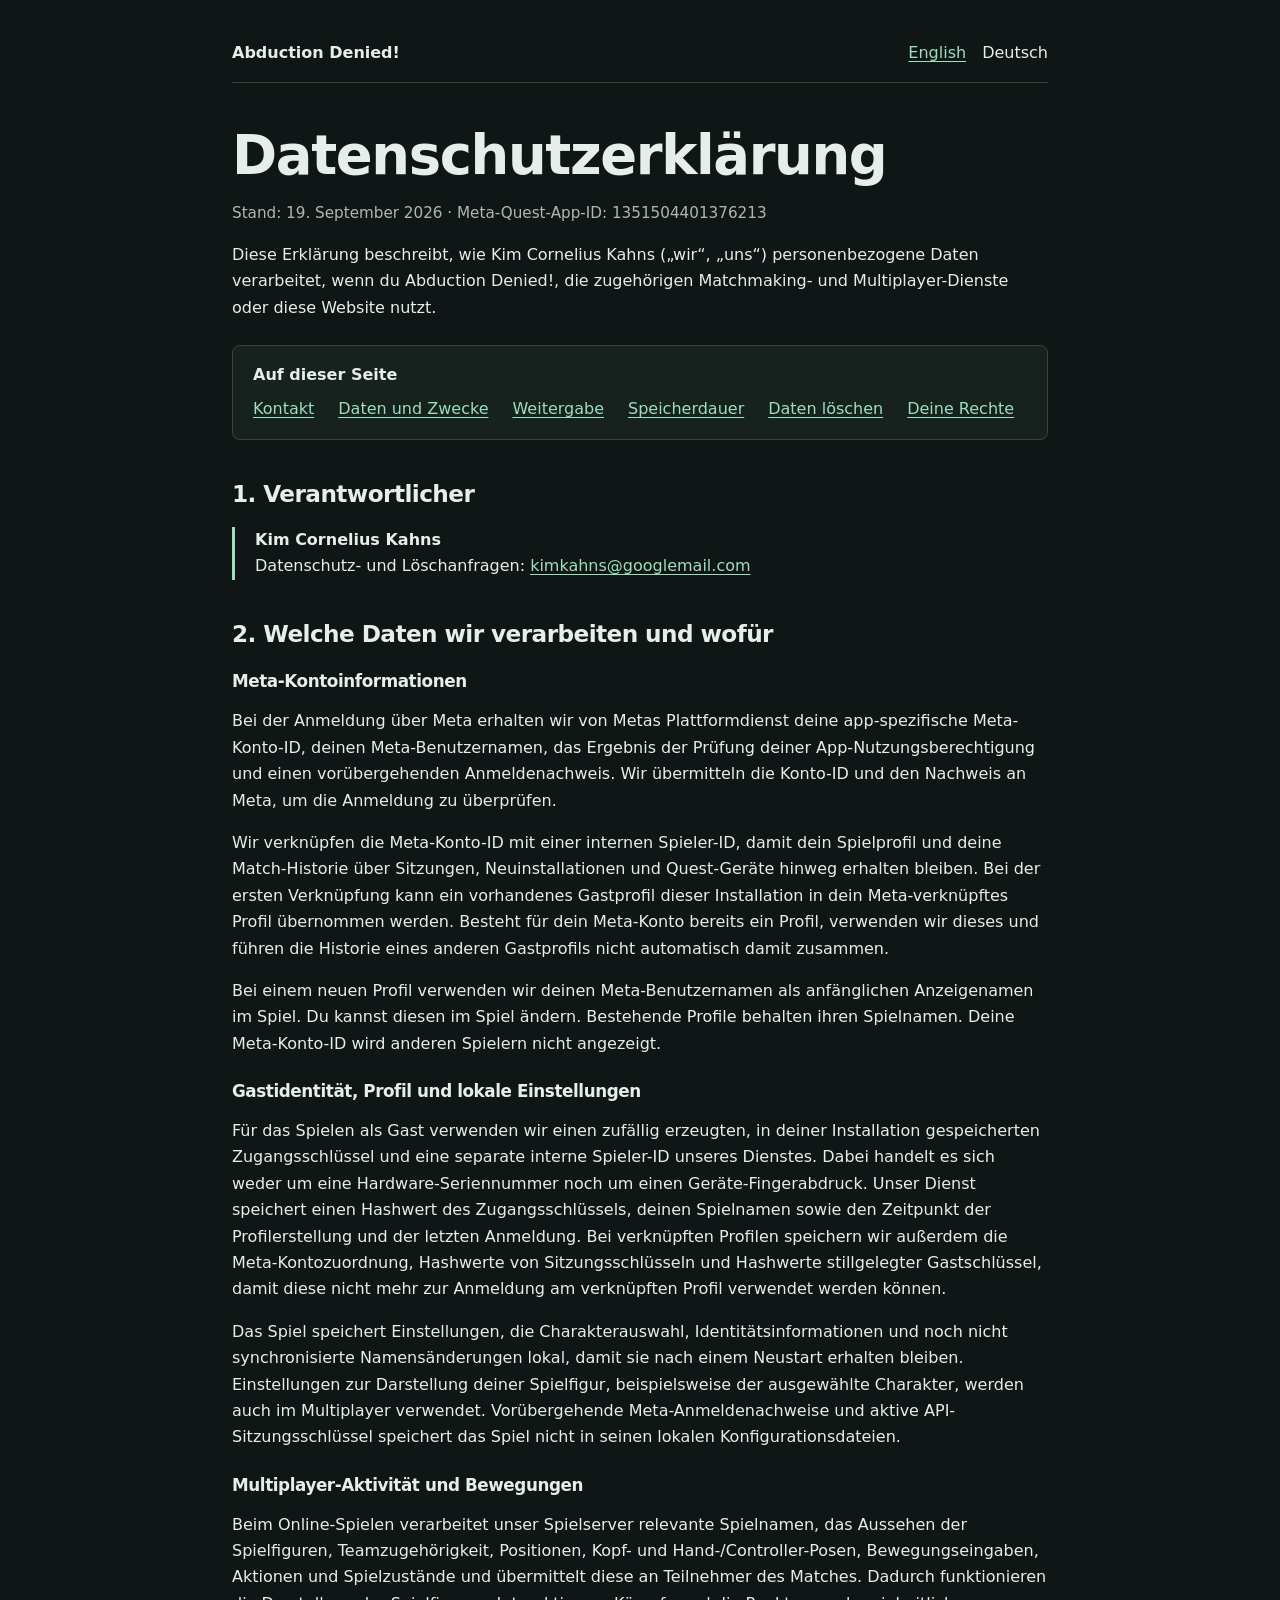
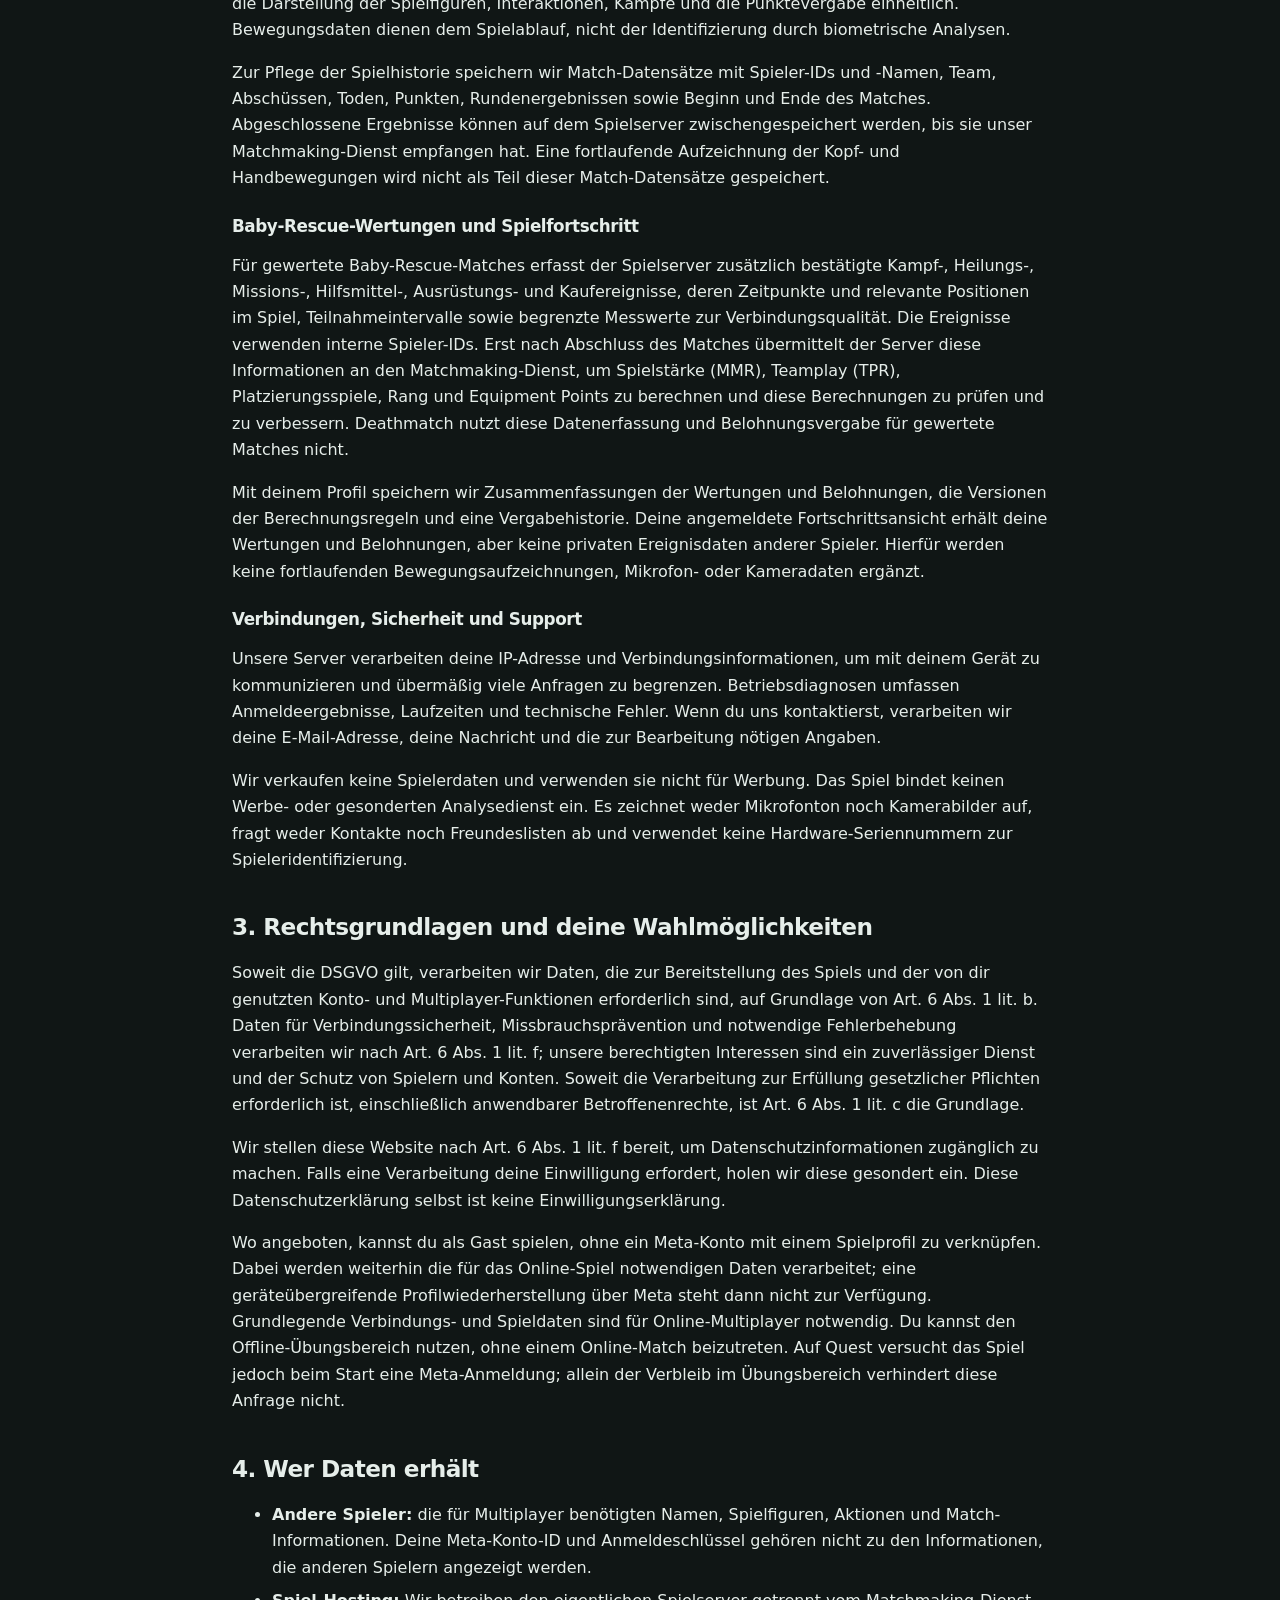
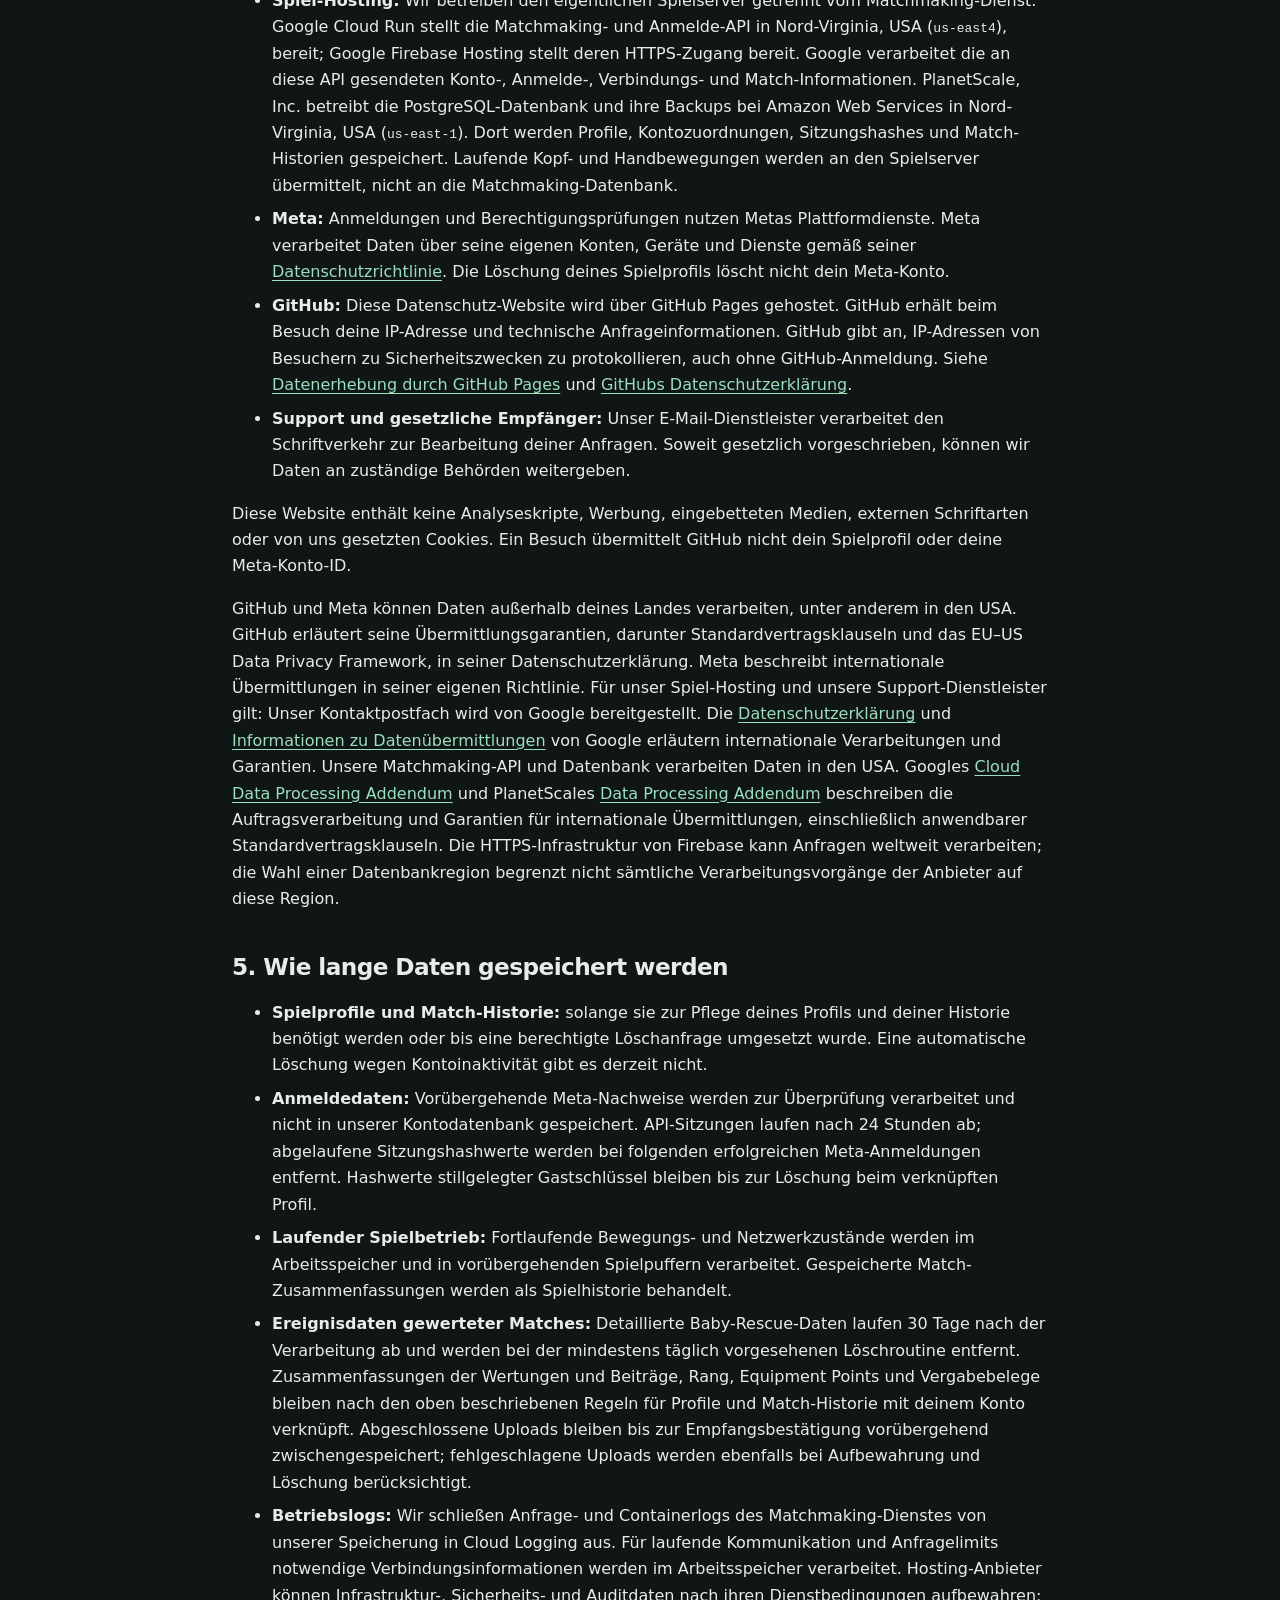
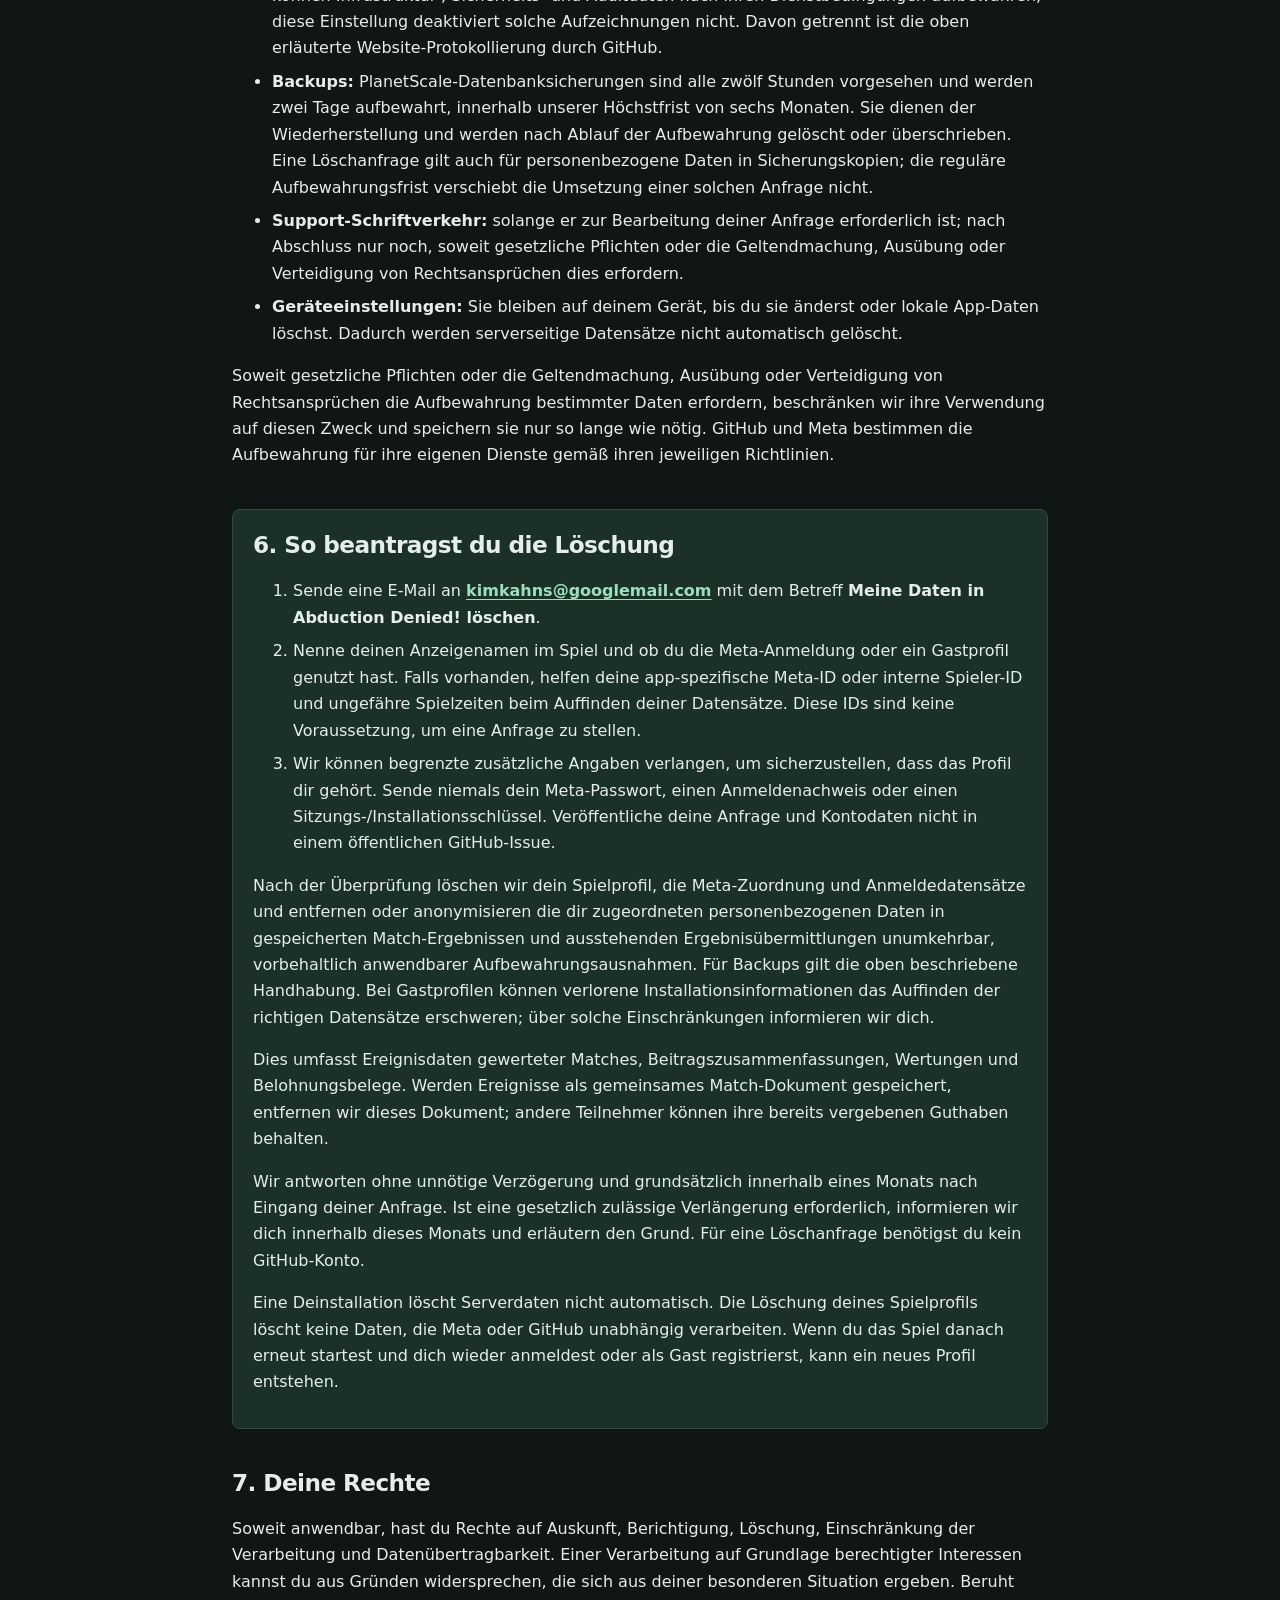
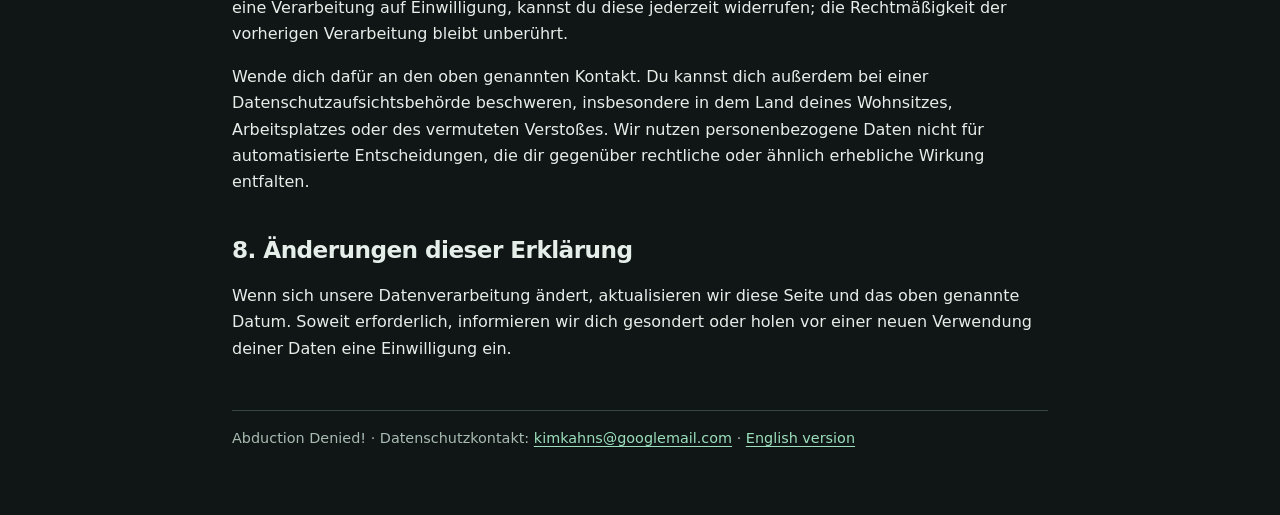
==== commit 1ed1d45d: "Describe Baby Rescue ratings, rewards and evidence retention" ====
--- a/datenschutz/index.html
+++ b/datenschutz/index.html
@@ -20,7 +20,7 @@
   </header>
   <main id="main">
     <h1>Datenschutzerklärung</h1>
-    <p class="meta">Stand: 10. September 2026 · Meta-Quest-App-ID: 1351504401376213</p>
+    <p class="meta">Stand: 19. September 2026 · Meta-Quest-App-ID: 1351504401376213</p>
     <p>Diese Erklärung beschreibt, wie Kim Cornelius Kahns („wir“, „uns“) personenbezogene Daten verarbeitet, wenn du Abduction Denied!, die zugehörigen Matchmaking- und Multiplayer-Dienste oder diese Website nutzt.</p>
     <nav class="contents" aria-label="Auf dieser Seite">
       <strong>Auf dieser Seite</strong>
@@ -46,6 +46,10 @@
       <h3>Multiplayer-Aktivität und Bewegungen</h3>
       <p>Beim Online-Spielen verarbeitet unser Spielserver relevante Spielnamen, das Aussehen der Spielfiguren, Teamzugehörigkeit, Positionen, Kopf- und Hand-/Controller-Posen, Bewegungseingaben, Aktionen und Spielzustände und übermittelt diese an Teilnehmer des Matches. Dadurch funktionieren die Darstellung der Spielfiguren, Interaktionen, Kämpfe und die Punktevergabe einheitlich. Bewegungsdaten dienen dem Spielablauf, nicht der Identifizierung durch biometrische Analysen.</p>
       <p>Zur Pflege der Spielhistorie speichern wir Match-Datensätze mit Spieler-IDs und -Namen, Team, Abschüssen, Toden, Punkten, Rundenergebnissen sowie Beginn und Ende des Matches. Abgeschlossene Ergebnisse können auf dem Spielserver zwischengespeichert werden, bis sie unser Matchmaking-Dienst empfangen hat. Eine fortlaufende Aufzeichnung der Kopf- und Handbewegungen wird nicht als Teil dieser Match-Datensätze gespeichert.</p>
+
+      <h3>Baby-Rescue-Wertungen und Spielfortschritt</h3>
+      <p>Für gewertete Baby-Rescue-Matches erfasst der Spielserver zusätzlich bestätigte Kampf-, Heilungs-, Missions-, Hilfsmittel-, Ausrüstungs- und Kaufereignisse, deren Zeitpunkte und relevante Positionen im Spiel, Teilnahmeintervalle sowie begrenzte Messwerte zur Verbindungsqualität. Die Ereignisse verwenden interne Spieler-IDs. Erst nach Abschluss des Matches übermittelt der Server diese Informationen an den Matchmaking-Dienst, um Spielstärke (MMR), Teamplay (TPR), Platzierungsspiele, Rang und Equipment Points zu berechnen und diese Berechnungen zu prüfen und zu verbessern. Deathmatch nutzt diese Datenerfassung und Belohnungsvergabe für gewertete Matches nicht.</p>
+      <p>Mit deinem Profil speichern wir Zusammenfassungen der Wertungen und Belohnungen, die Versionen der Berechnungsregeln und eine Vergabehistorie. Deine angemeldete Fortschrittsansicht erhält deine Wertungen und Belohnungen, aber keine privaten Ereignisdaten anderer Spieler. Hierfür werden keine fortlaufenden Bewegungsaufzeichnungen, Mikrofon- oder Kameradaten ergänzt.</p>
 
       <h3>Verbindungen, Sicherheit und Support</h3>
       <p>Unsere Server verarbeiten deine IP-Adresse und Verbindungsinformationen, um mit deinem Gerät zu kommunizieren und übermäßig viele Anfragen zu begrenzen. Betriebsdiagnosen umfassen Anmeldeergebnisse, Laufzeiten und technische Fehler. Wenn du uns kontaktierst, verarbeiten wir deine E-Mail-Adresse, deine Nachricht und die zur Bearbeitung nötigen Angaben.</p>
@@ -78,6 +82,7 @@
         <li><strong>Spielprofile und Match-Historie:</strong> solange sie zur Pflege deines Profils und deiner Historie benötigt werden oder bis eine berechtigte Löschanfrage umgesetzt wurde. Eine automatische Löschung wegen Kontoinaktivität gibt es derzeit nicht.</li>
         <li><strong>Anmeldedaten:</strong> Vorübergehende Meta-Nachweise werden zur Überprüfung verarbeitet und nicht in unserer Kontodatenbank gespeichert. API-Sitzungen laufen nach 24 Stunden ab; abgelaufene Sitzungshashwerte werden bei folgenden erfolgreichen Meta-Anmeldungen entfernt. Hashwerte stillgelegter Gastschlüssel bleiben bis zur Löschung beim verknüpften Profil.</li>
         <li><strong>Laufender Spielbetrieb:</strong> Fortlaufende Bewegungs- und Netzwerkzustände werden im Arbeitsspeicher und in vorübergehenden Spielpuffern verarbeitet. Gespeicherte Match-Zusammenfassungen werden als Spielhistorie behandelt.</li>
+        <li><strong>Ereignisdaten gewerteter Matches:</strong> Detaillierte Baby-Rescue-Daten laufen 30 Tage nach der Verarbeitung ab und werden bei der mindestens täglich vorgesehenen Löschroutine entfernt. Zusammenfassungen der Wertungen und Beiträge, Rang, Equipment Points und Vergabebelege bleiben nach den oben beschriebenen Regeln für Profile und Match-Historie mit deinem Konto verknüpft. Abgeschlossene Uploads bleiben bis zur Empfangsbestätigung vorübergehend zwischengespeichert; fehlgeschlagene Uploads werden ebenfalls bei Aufbewahrung und Löschung berücksichtigt.</li>
         <li><strong>Betriebslogs:</strong> Wir schließen Anfrage- und Containerlogs des Matchmaking-Dienstes von unserer Speicherung in Cloud Logging aus. Für laufende Kommunikation und Anfragelimits notwendige Verbindungsinformationen werden im Arbeitsspeicher verarbeitet. Hosting-Anbieter können Infrastruktur-, Sicherheits- und Auditdaten nach ihren Dienstbedingungen aufbewahren; diese Einstellung deaktiviert solche Aufzeichnungen nicht. Davon getrennt ist die oben erläuterte Website-Protokollierung durch GitHub.</li>
         <li><strong>Backups:</strong> PlanetScale-Datenbanksicherungen sind alle zwölf Stunden vorgesehen und werden zwei Tage aufbewahrt, innerhalb unserer Höchstfrist von sechs Monaten. Sie dienen der Wiederherstellung und werden nach Ablauf der Aufbewahrung gelöscht oder überschrieben. Eine Löschanfrage gilt auch für personenbezogene Daten in Sicherungskopien; die reguläre Aufbewahrungsfrist verschiebt die Umsetzung einer solchen Anfrage nicht.</li>
         <li><strong>Support-Schriftverkehr:</strong> solange er zur Bearbeitung deiner Anfrage erforderlich ist; nach Abschluss nur noch, soweit gesetzliche Pflichten oder die Geltendmachung, Ausübung oder Verteidigung von Rechtsansprüchen dies erfordern.</li>
@@ -94,6 +99,7 @@
         <li>Wir können begrenzte zusätzliche Angaben verlangen, um sicherzustellen, dass das Profil dir gehört. Sende niemals dein Meta-Passwort, einen Anmeldenachweis oder einen Sitzungs-/Installationsschlüssel. Veröffentliche deine Anfrage und Kontodaten nicht in einem öffentlichen GitHub-Issue.</li>
       </ol>
       <p>Nach der Überprüfung löschen wir dein Spielprofil, die Meta-Zuordnung und Anmeldedatensätze und entfernen oder anonymisieren die dir zugeordneten personenbezogenen Daten in gespeicherten Match-Ergebnissen und ausstehenden Ergebnisübermittlungen unumkehrbar, vorbehaltlich anwendbarer Aufbewahrungsausnahmen. Für Backups gilt die oben beschriebene Handhabung. Bei Gastprofilen können verlorene Installationsinformationen das Auffinden der richtigen Datensätze erschweren; über solche Einschränkungen informieren wir dich.</p>
+      <p>Dies umfasst Ereignisdaten gewerteter Matches, Beitragszusammenfassungen, Wertungen und Belohnungsbelege. Werden Ereignisse als gemeinsames Match-Dokument gespeichert, entfernen wir dieses Dokument; andere Teilnehmer können ihre bereits vergebenen Guthaben behalten.</p>
       <p>Wir antworten ohne unnötige Verzögerung und grundsätzlich innerhalb eines Monats nach Eingang deiner Anfrage. Ist eine gesetzlich zulässige Verlängerung erforderlich, informieren wir dich innerhalb dieses Monats und erläutern den Grund. Für eine Löschanfrage benötigst du kein GitHub-Konto.</p>
       <p>Eine Deinstallation löscht Serverdaten nicht automatisch. Die Löschung deines Spielprofils löscht keine Daten, die Meta oder GitHub unabhängig verarbeiten. Wenn du das Spiel danach erneut startest und dich wieder anmeldest oder als Gast registrierst, kann ein neues Profil entstehen.</p>
     </section>
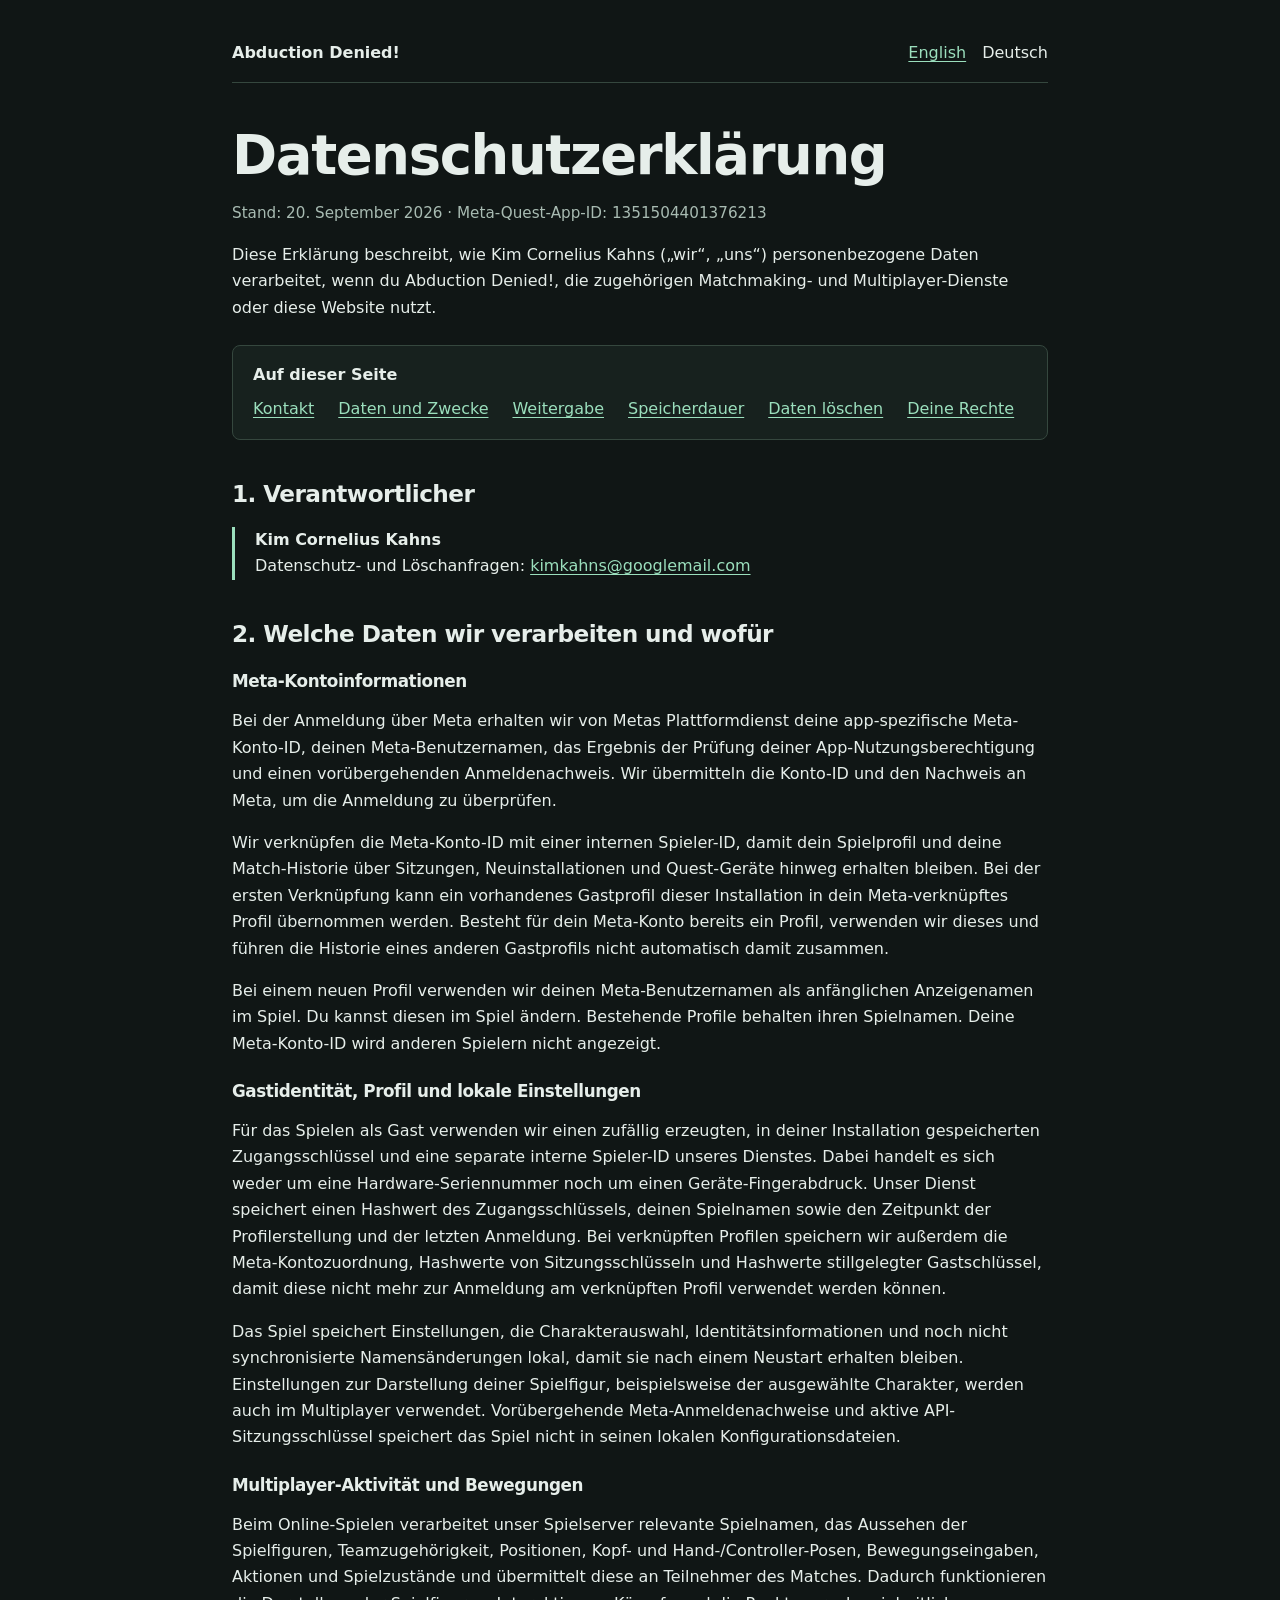
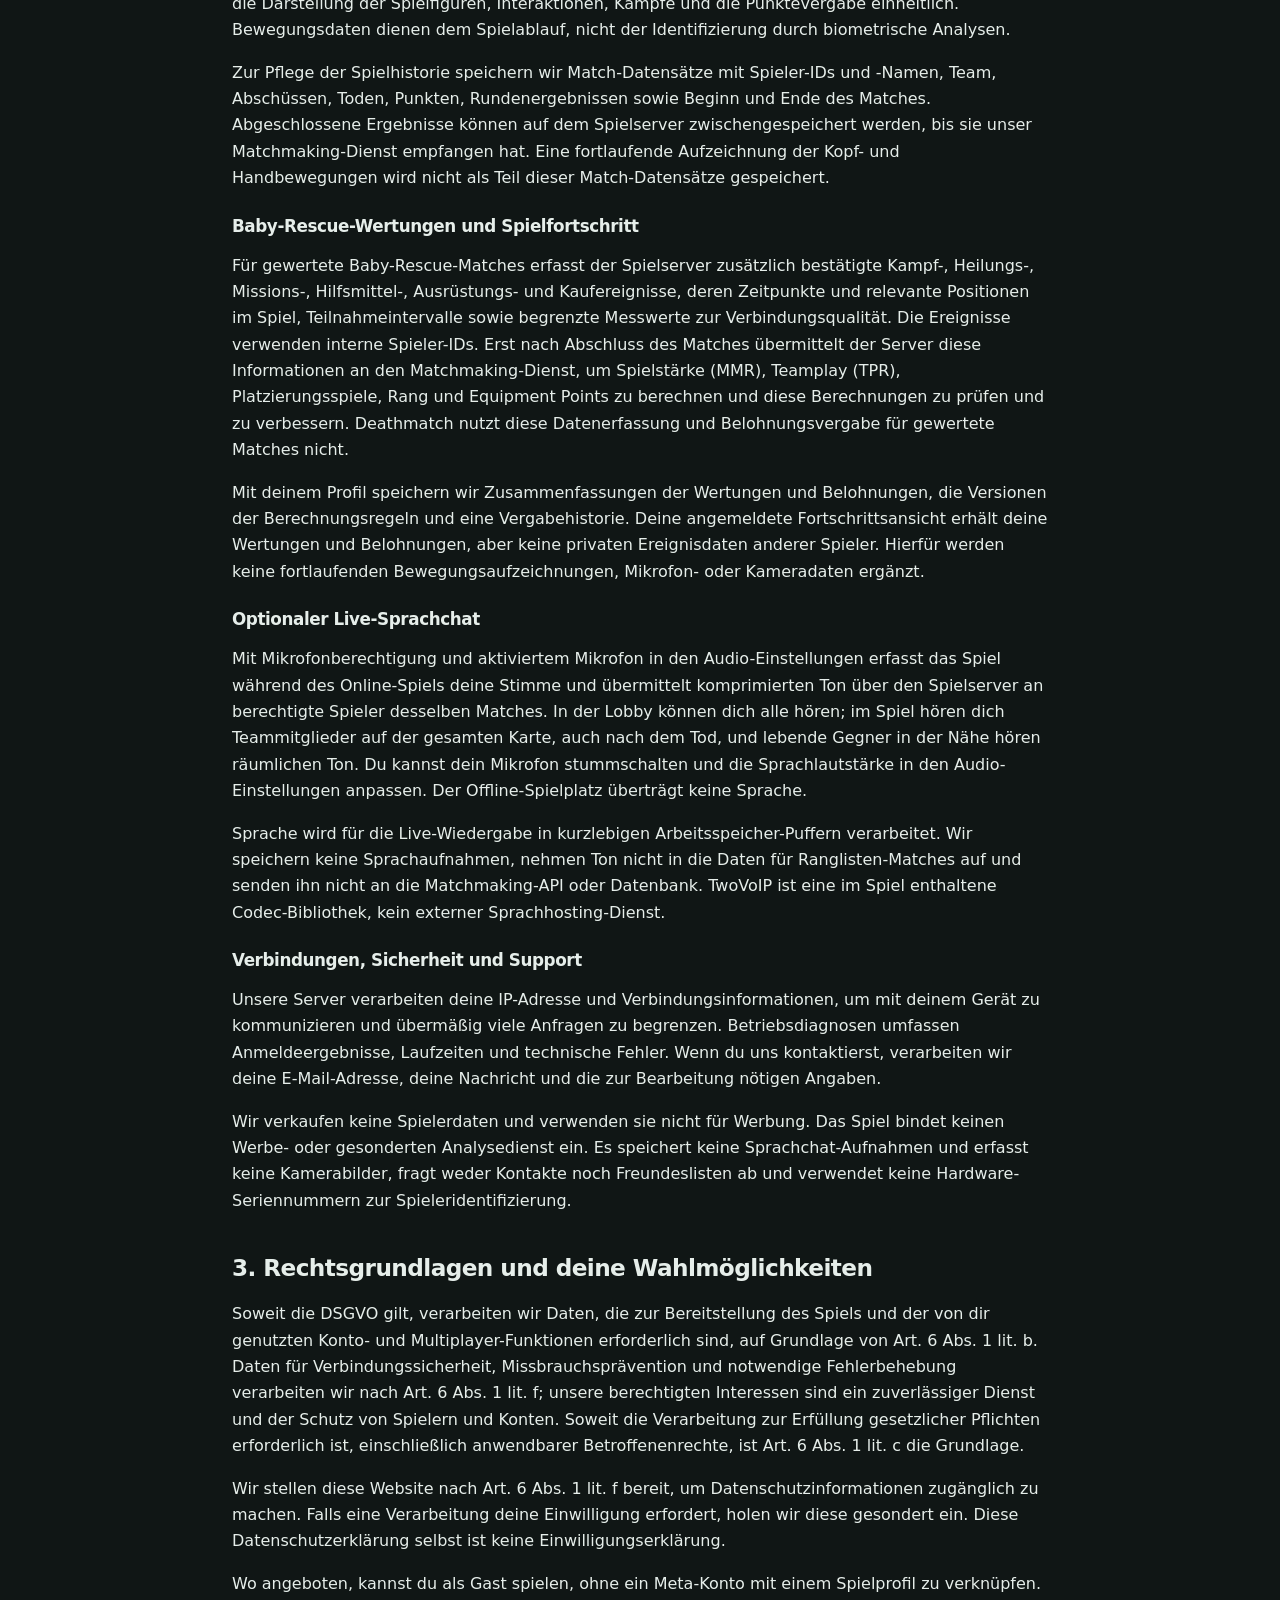
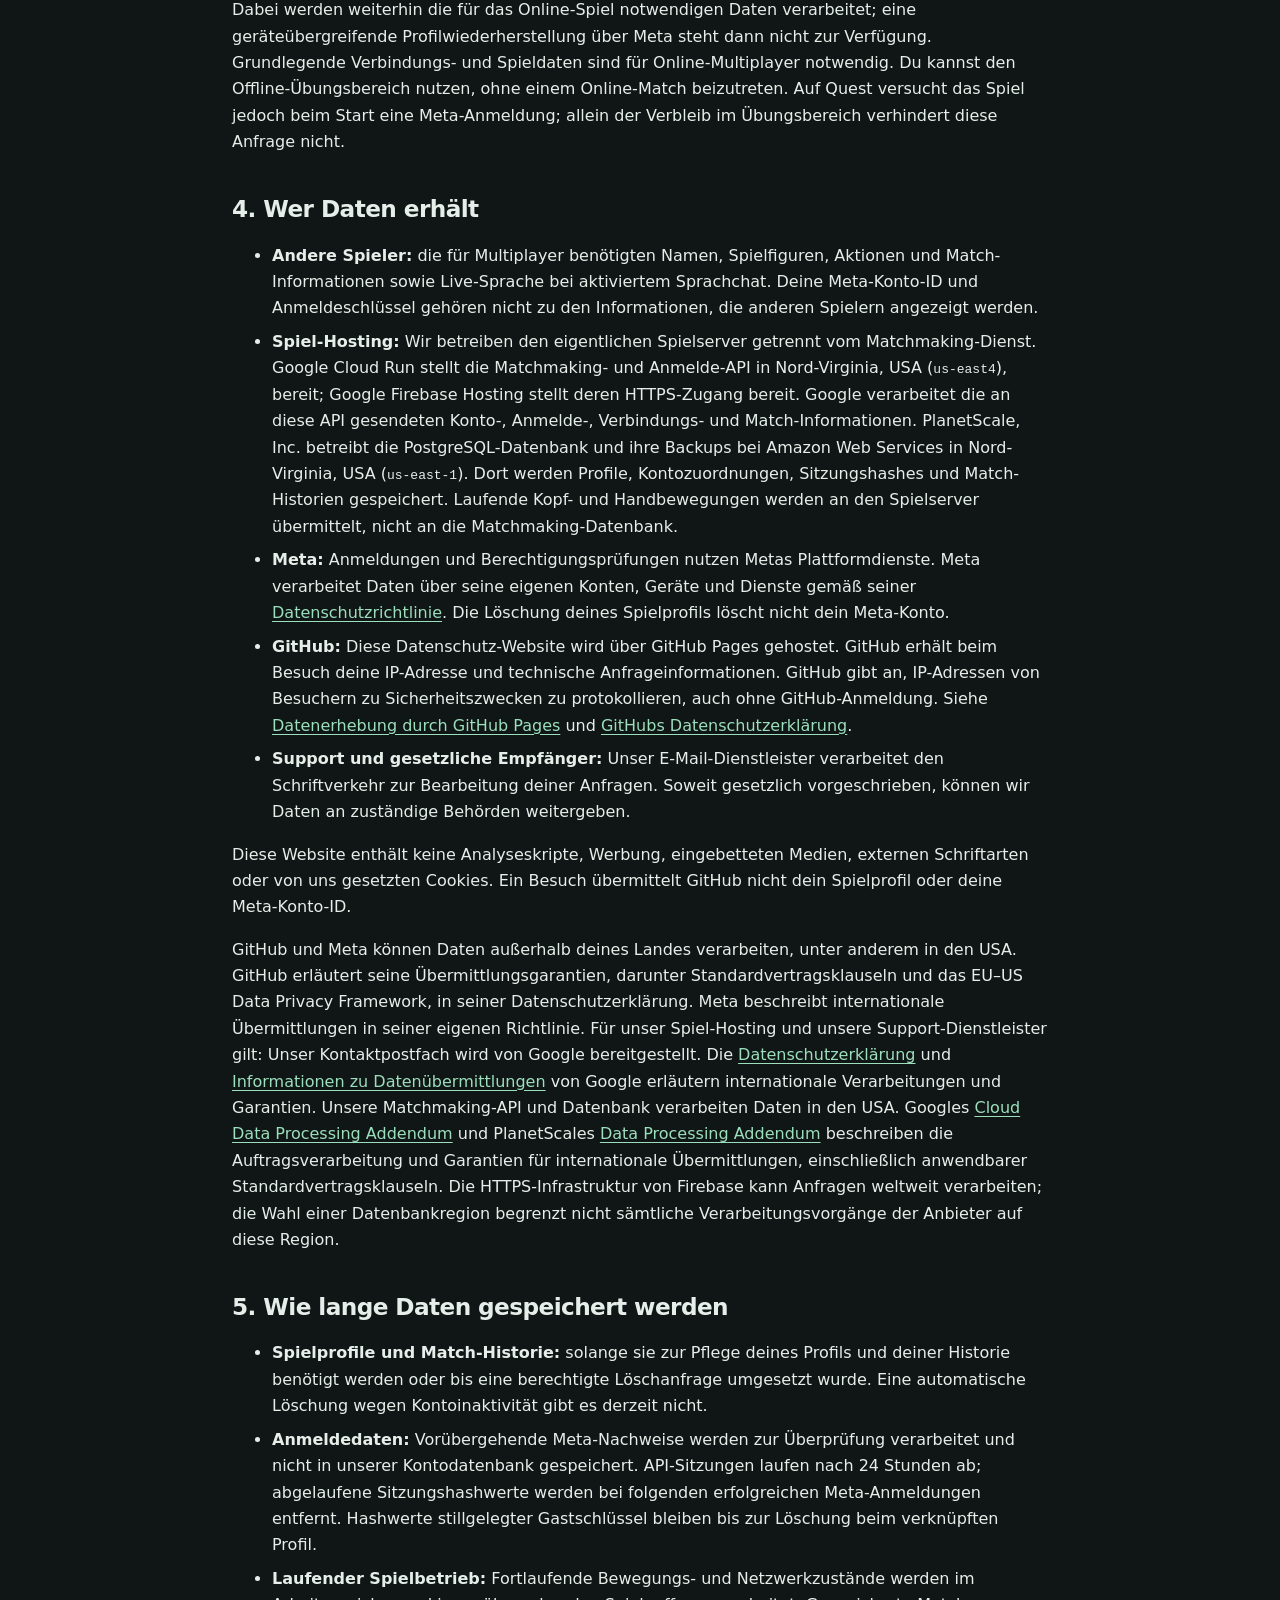
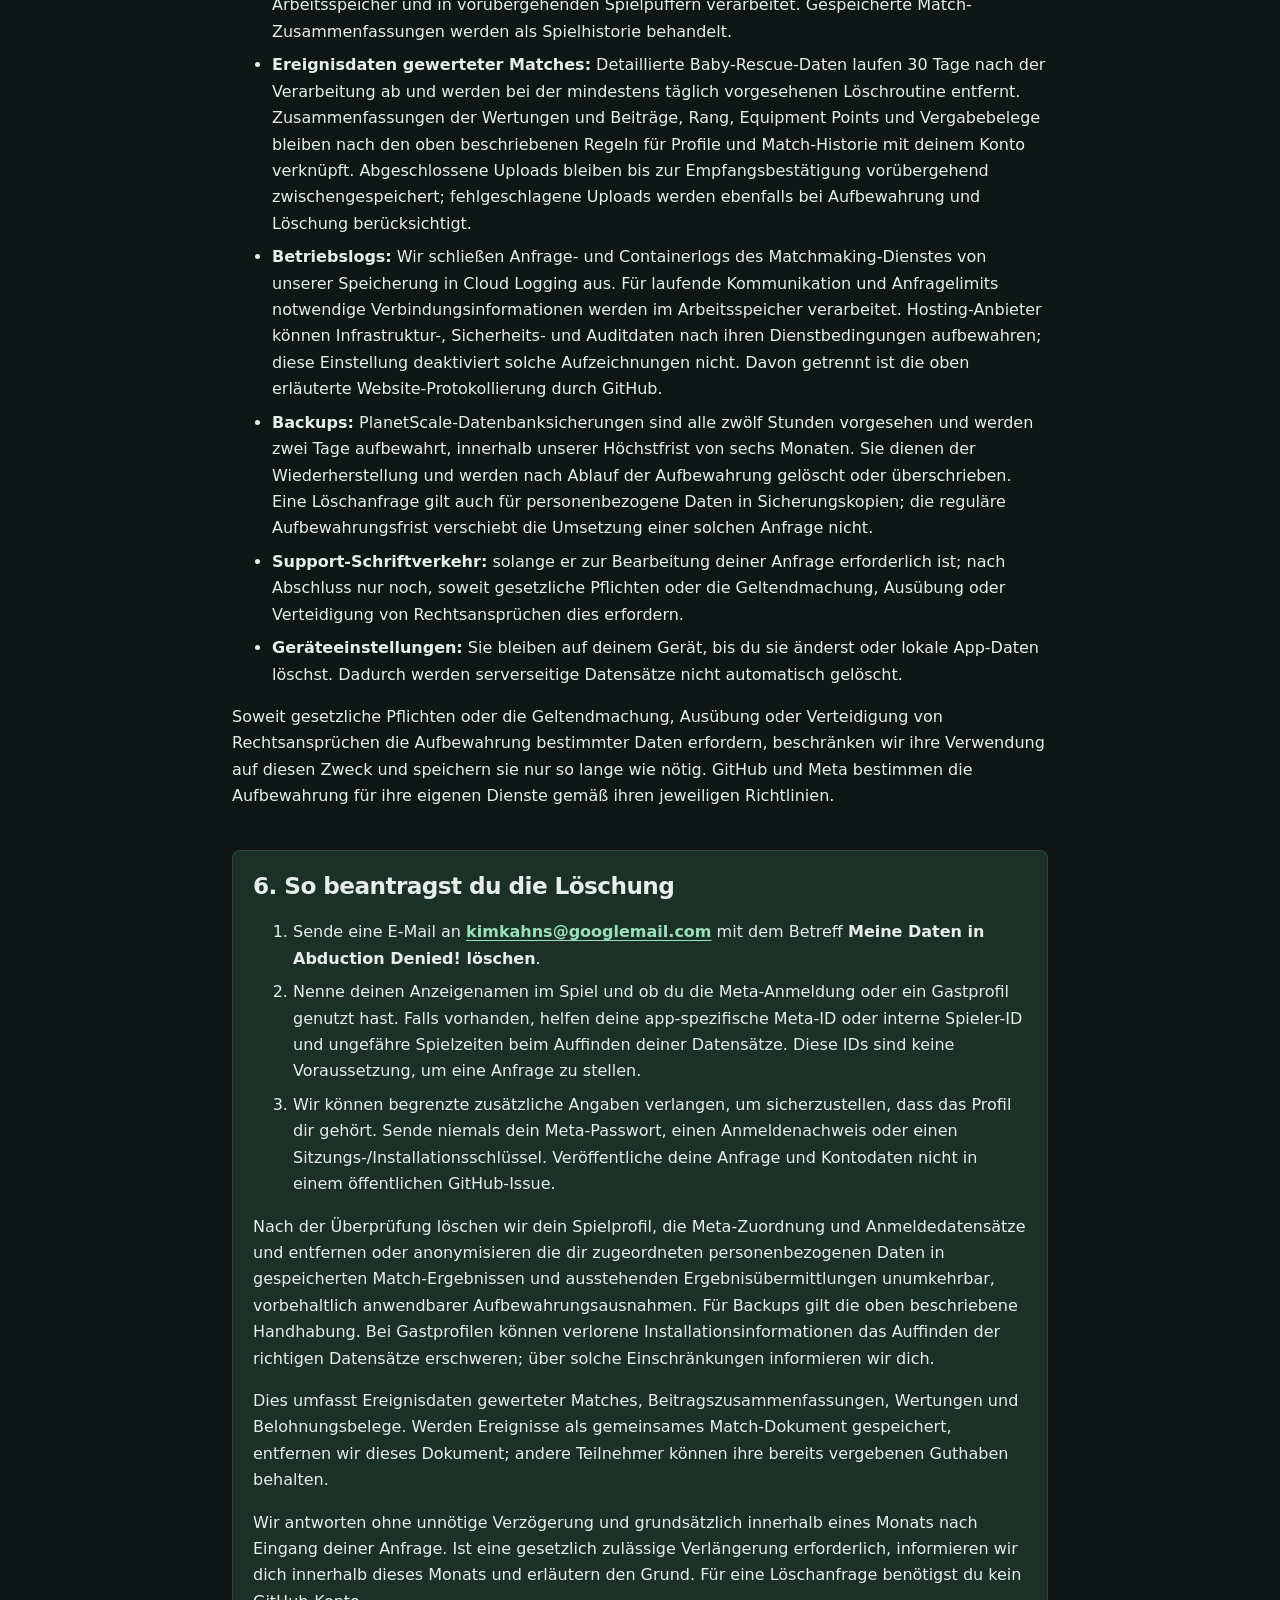
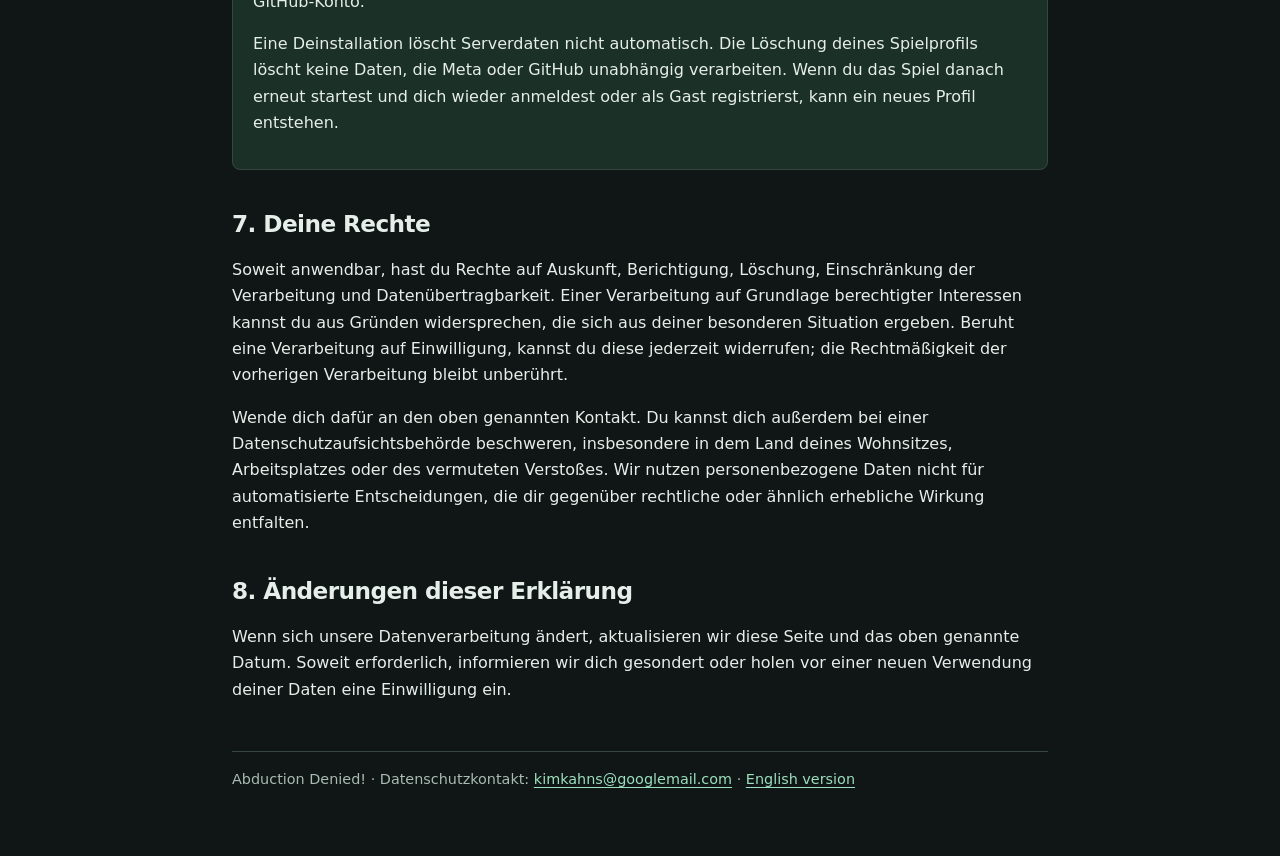
==== commit 20f6d13a: "Disclose optional live multiplayer voice chat" ====
--- a/datenschutz/index.html
+++ b/datenschutz/index.html
@@ -20,7 +20,7 @@
   </header>
   <main id="main">
     <h1>Datenschutzerklärung</h1>
-    <p class="meta">Stand: 19. September 2026 · Meta-Quest-App-ID: 1351504401376213</p>
+    <p class="meta">Stand: 20. September 2026 · Meta-Quest-App-ID: 1351504401376213</p>
     <p>Diese Erklärung beschreibt, wie Kim Cornelius Kahns („wir“, „uns“) personenbezogene Daten verarbeitet, wenn du Abduction Denied!, die zugehörigen Matchmaking- und Multiplayer-Dienste oder diese Website nutzt.</p>
     <nav class="contents" aria-label="Auf dieser Seite">
       <strong>Auf dieser Seite</strong>
@@ -51,9 +51,13 @@
       <p>Für gewertete Baby-Rescue-Matches erfasst der Spielserver zusätzlich bestätigte Kampf-, Heilungs-, Missions-, Hilfsmittel-, Ausrüstungs- und Kaufereignisse, deren Zeitpunkte und relevante Positionen im Spiel, Teilnahmeintervalle sowie begrenzte Messwerte zur Verbindungsqualität. Die Ereignisse verwenden interne Spieler-IDs. Erst nach Abschluss des Matches übermittelt der Server diese Informationen an den Matchmaking-Dienst, um Spielstärke (MMR), Teamplay (TPR), Platzierungsspiele, Rang und Equipment Points zu berechnen und diese Berechnungen zu prüfen und zu verbessern. Deathmatch nutzt diese Datenerfassung und Belohnungsvergabe für gewertete Matches nicht.</p>
       <p>Mit deinem Profil speichern wir Zusammenfassungen der Wertungen und Belohnungen, die Versionen der Berechnungsregeln und eine Vergabehistorie. Deine angemeldete Fortschrittsansicht erhält deine Wertungen und Belohnungen, aber keine privaten Ereignisdaten anderer Spieler. Hierfür werden keine fortlaufenden Bewegungsaufzeichnungen, Mikrofon- oder Kameradaten ergänzt.</p>
 
+      <h3>Optionaler Live-Sprachchat</h3>
+      <p>Mit Mikrofonberechtigung und aktiviertem Mikrofon in den Audio-Einstellungen erfasst das Spiel während des Online-Spiels deine Stimme und übermittelt komprimierten Ton über den Spielserver an berechtigte Spieler desselben Matches. In der Lobby können dich alle hören; im Spiel hören dich Teammitglieder auf der gesamten Karte, auch nach dem Tod, und lebende Gegner in der Nähe hören räumlichen Ton. Du kannst dein Mikrofon stummschalten und die Sprachlautstärke in den Audio-Einstellungen anpassen. Der Offline-Spielplatz überträgt keine Sprache.</p>
+      <p>Sprache wird für die Live-Wiedergabe in kurzlebigen Arbeitsspeicher-Puffern verarbeitet. Wir speichern keine Sprachaufnahmen, nehmen Ton nicht in die Daten für Ranglisten-Matches auf und senden ihn nicht an die Matchmaking-API oder Datenbank. TwoVoIP ist eine im Spiel enthaltene Codec-Bibliothek, kein externer Sprachhosting-Dienst.</p>
+
       <h3>Verbindungen, Sicherheit und Support</h3>
       <p>Unsere Server verarbeiten deine IP-Adresse und Verbindungsinformationen, um mit deinem Gerät zu kommunizieren und übermäßig viele Anfragen zu begrenzen. Betriebsdiagnosen umfassen Anmeldeergebnisse, Laufzeiten und technische Fehler. Wenn du uns kontaktierst, verarbeiten wir deine E-Mail-Adresse, deine Nachricht und die zur Bearbeitung nötigen Angaben.</p>
-      <p>Wir verkaufen keine Spielerdaten und verwenden sie nicht für Werbung. Das Spiel bindet keinen Werbe- oder gesonderten Analysedienst ein. Es zeichnet weder Mikrofonton noch Kamerabilder auf, fragt weder Kontakte noch Freundeslisten ab und verwendet keine Hardware-Seriennummern zur Spieleridentifizierung.</p>
+      <p>Wir verkaufen keine Spielerdaten und verwenden sie nicht für Werbung. Das Spiel bindet keinen Werbe- oder gesonderten Analysedienst ein. Es speichert keine Sprachchat-Aufnahmen und erfasst keine Kamerabilder, fragt weder Kontakte noch Freundeslisten ab und verwendet keine Hardware-Seriennummern zur Spieleridentifizierung.</p>
     </section>
 
     <section id="basis">
@@ -66,7 +70,7 @@
     <section id="sharing">
       <h2>4. Wer Daten erhält</h2>
       <ul>
-        <li><strong>Andere Spieler:</strong> die für Multiplayer benötigten Namen, Spielfiguren, Aktionen und Match-Informationen. Deine Meta-Konto-ID und Anmeldeschlüssel gehören nicht zu den Informationen, die anderen Spielern angezeigt werden.</li>
+        <li><strong>Andere Spieler:</strong> die für Multiplayer benötigten Namen, Spielfiguren, Aktionen und Match-Informationen sowie Live-Sprache bei aktiviertem Sprachchat. Deine Meta-Konto-ID und Anmeldeschlüssel gehören nicht zu den Informationen, die anderen Spielern angezeigt werden.</li>
         <li><strong>Spiel-Hosting:</strong> Wir betreiben den eigentlichen Spielserver getrennt vom Matchmaking-Dienst. Google Cloud Run stellt die Matchmaking- und Anmelde-API in Nord-Virginia, USA (<code>us-east4</code>), bereit; Google Firebase Hosting stellt deren HTTPS-Zugang bereit. Google verarbeitet die an diese API gesendeten Konto-, Anmelde-, Verbindungs- und Match-Informationen. PlanetScale, Inc. betreibt die PostgreSQL-Datenbank und ihre Backups bei Amazon Web Services in Nord-Virginia, USA (<code>us-east-1</code>). Dort werden Profile, Kontozuordnungen, Sitzungshashes und Match-Historien gespeichert. Laufende Kopf- und Handbewegungen werden an den Spielserver übermittelt, nicht an die Matchmaking-Datenbank.</li>
         <li><strong>Meta:</strong> Anmeldungen und Berechtigungsprüfungen nutzen Metas Plattformdienste. Meta verarbeitet Daten über seine eigenen Konten, Geräte und Dienste gemäß seiner <a href="https://www.meta.com/legal/privacy-policy/">Datenschutzrichtlinie</a>. Die Löschung deines Spielprofils löscht nicht dein Meta-Konto.</li>
         <li><strong>GitHub:</strong> Diese Datenschutz-Website wird über GitHub Pages gehostet. GitHub erhält beim Besuch deine IP-Adresse und technische Anfrageinformationen. GitHub gibt an, IP-Adressen von Besuchern zu Sicherheitszwecken zu protokollieren, auch ohne GitHub-Anmeldung. Siehe <a href="https://docs.github.com/en/pages/getting-started-with-github-pages/what-is-github-pages#data-collection">Datenerhebung durch GitHub Pages</a> und <a href="https://docs.github.com/en/site-policy/privacy-policies/github-general-privacy-statement">GitHubs Datenschutzerklärung</a>.</li>
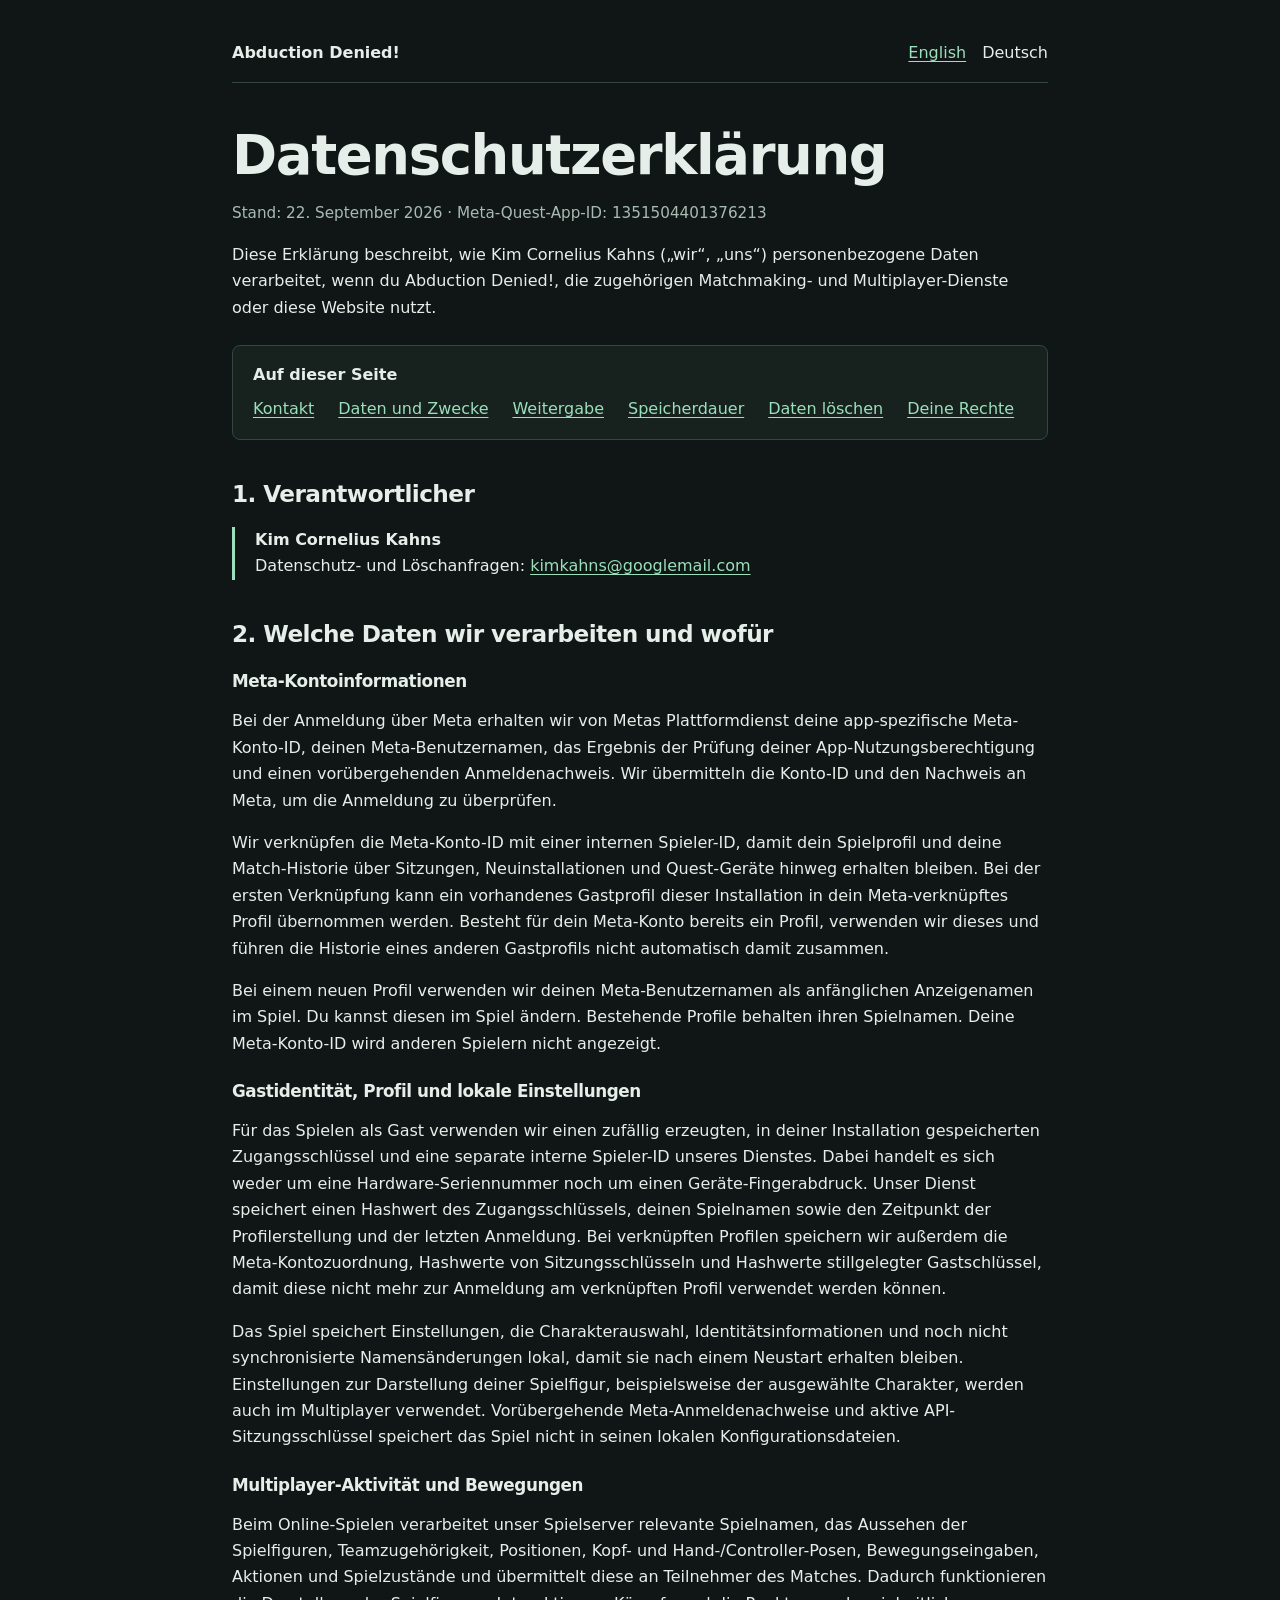
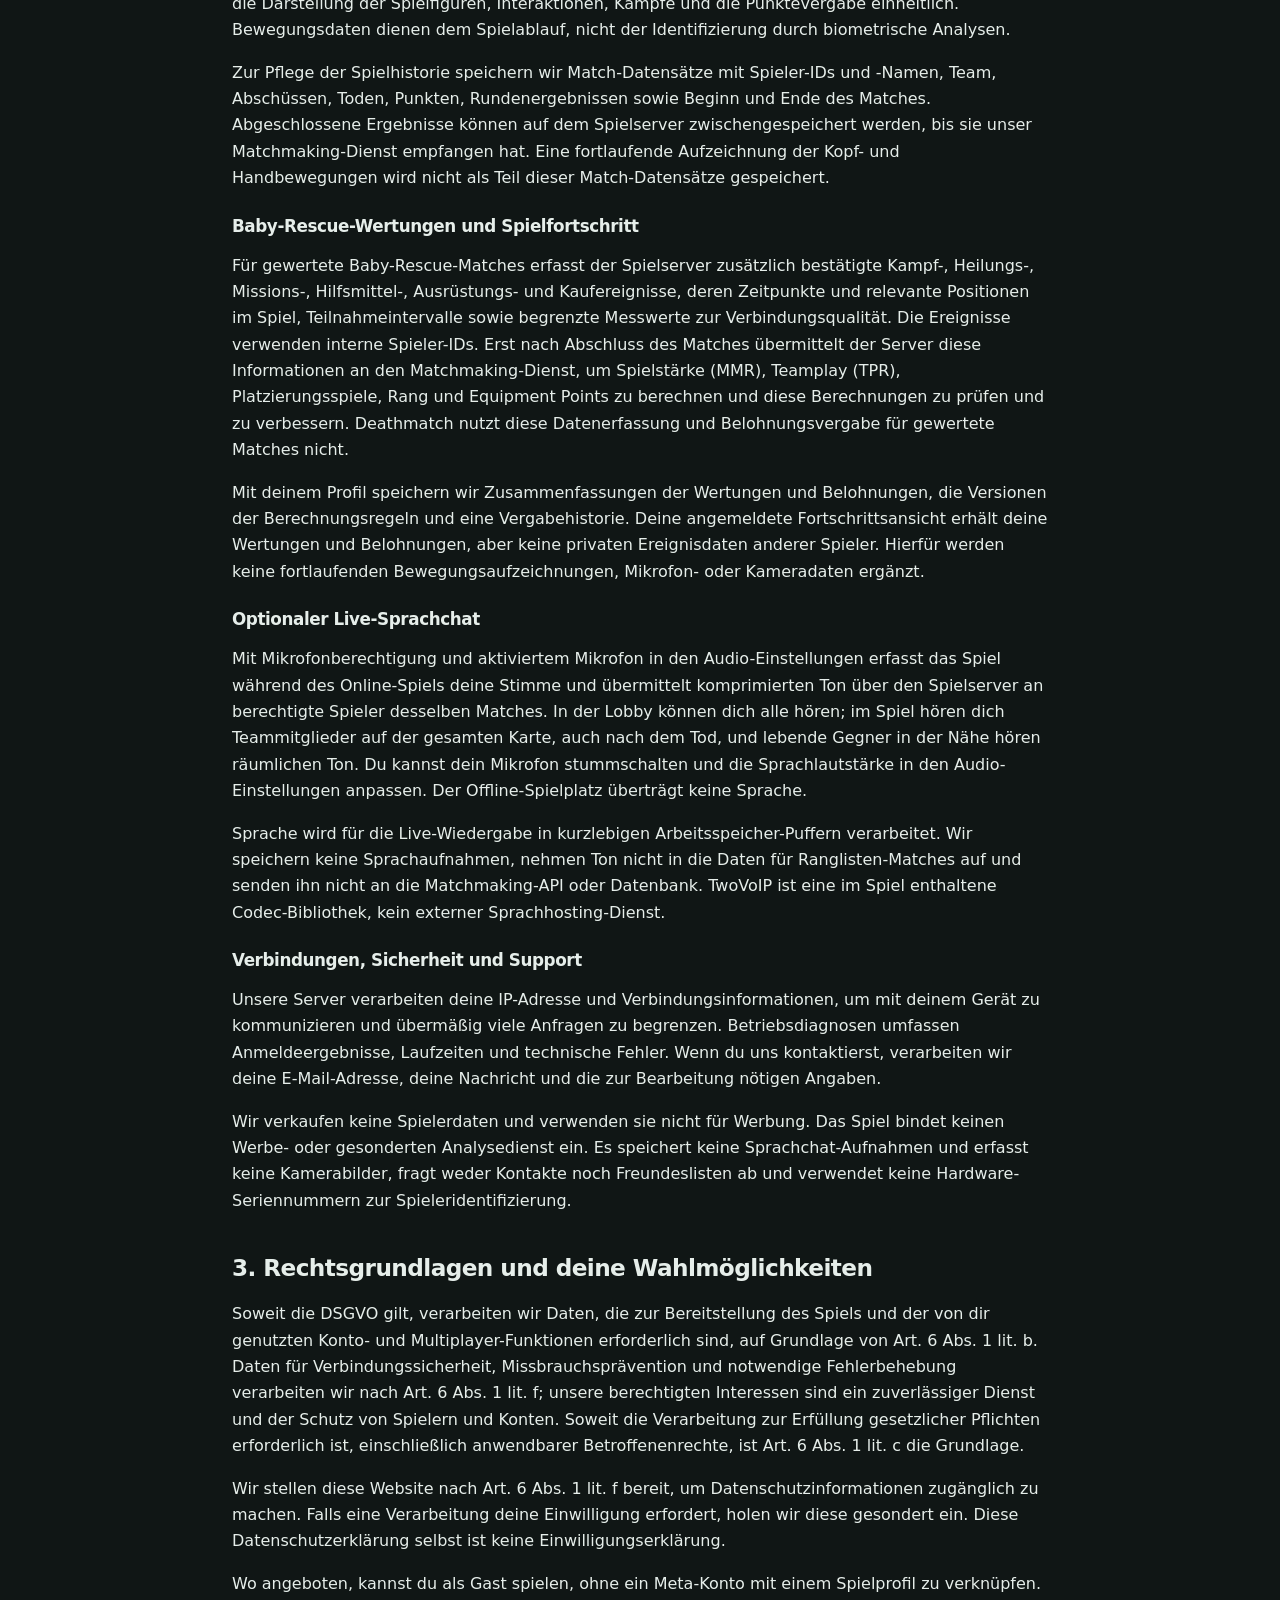
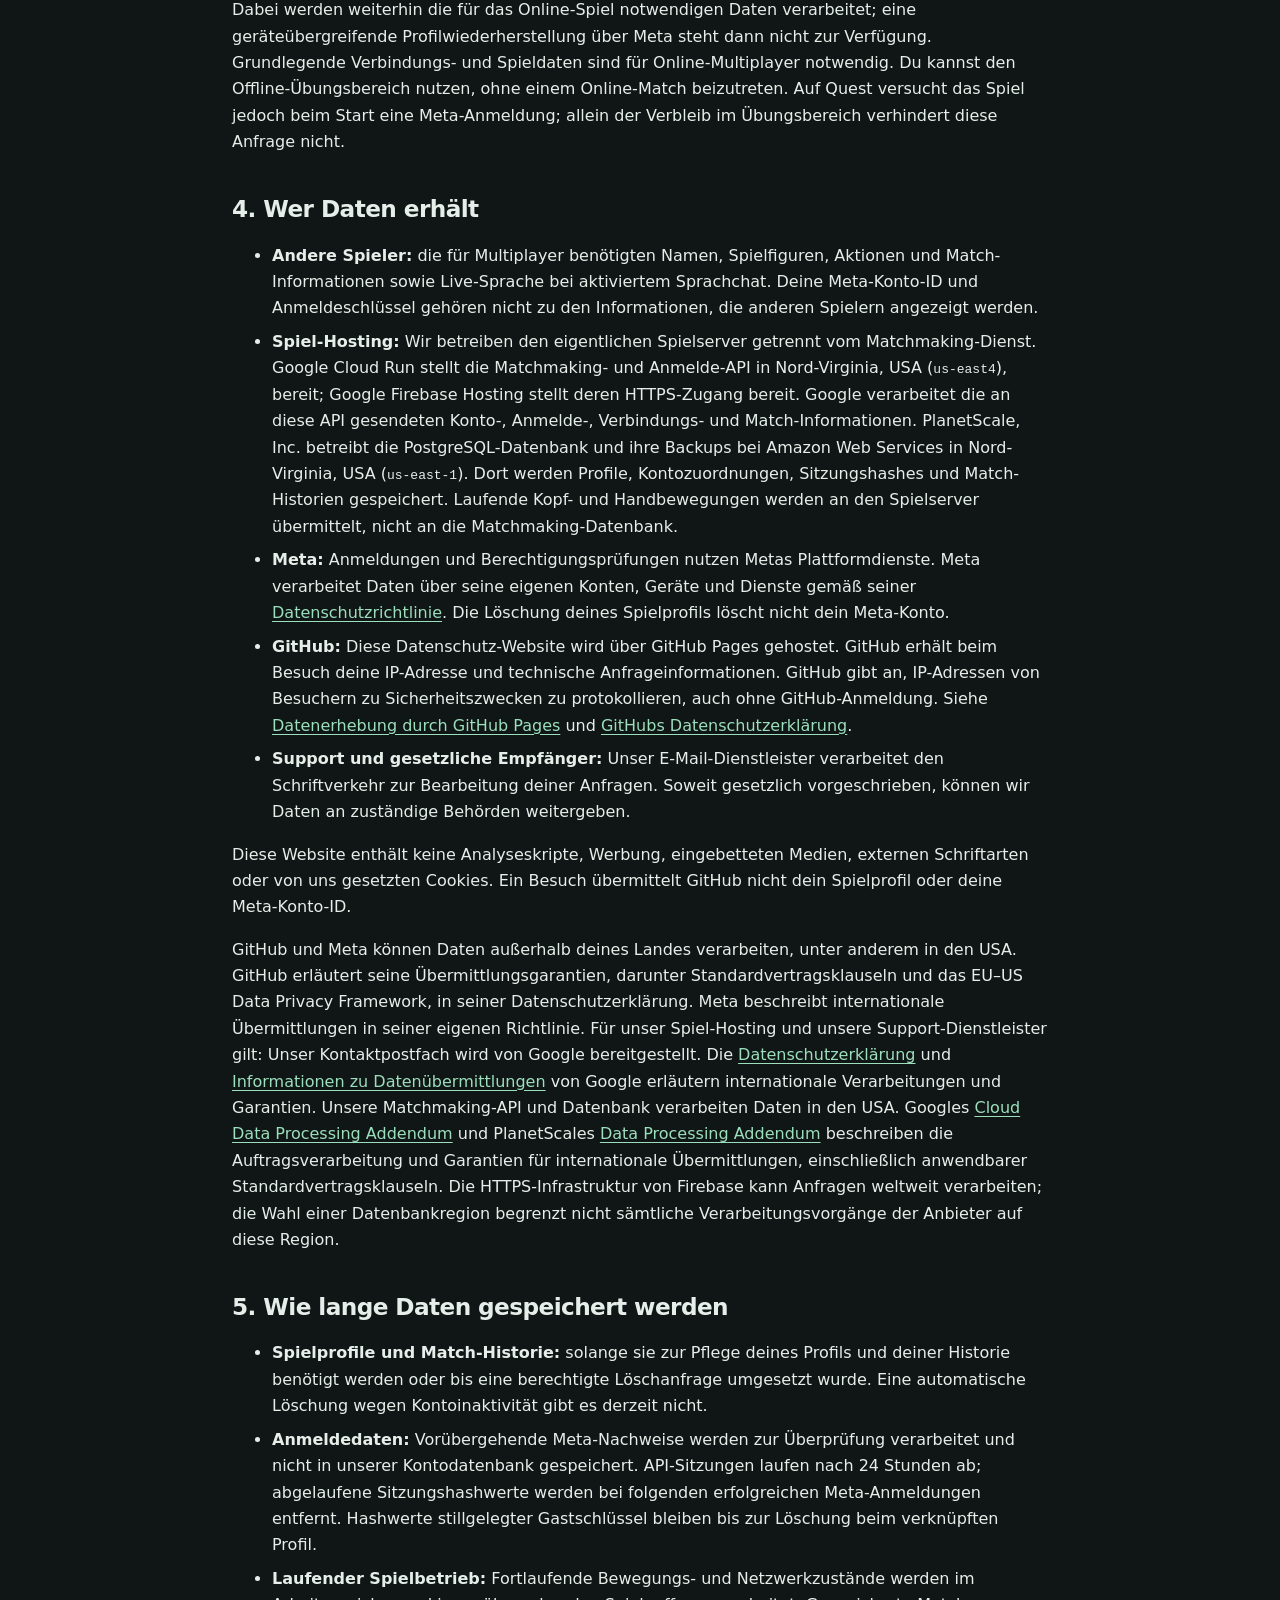
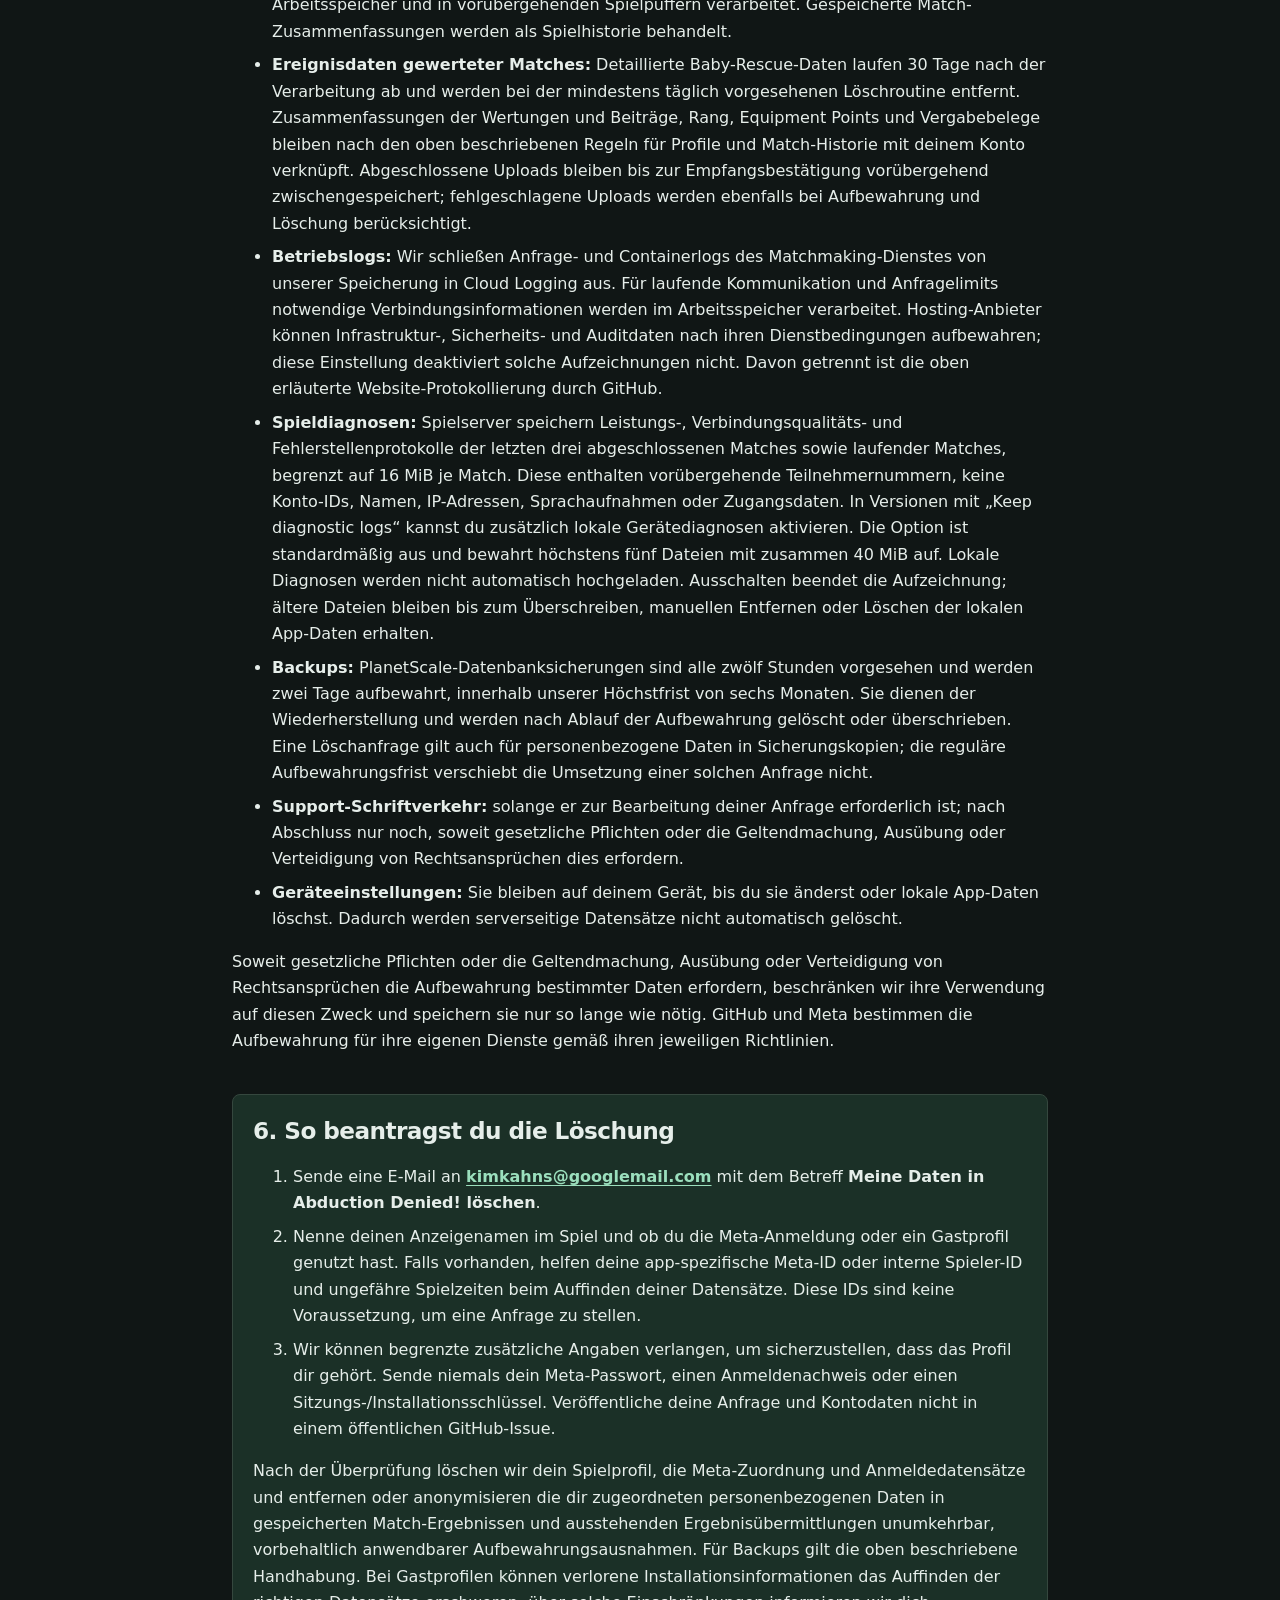
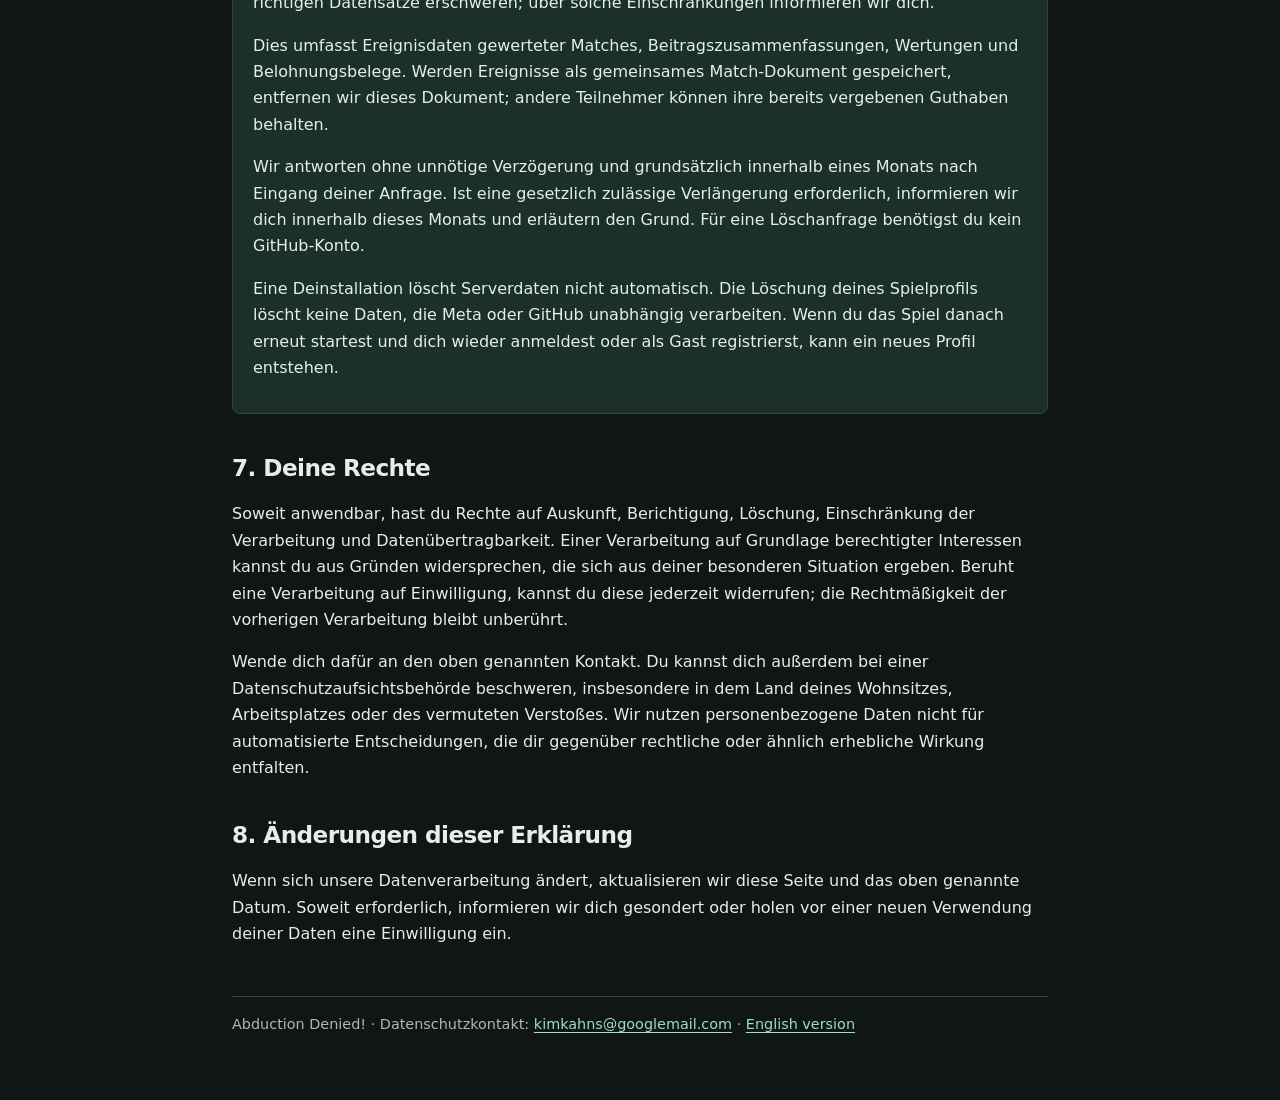
==== commit 1a29842f: "Disclose bounded game and opt-in device diagnostics" ====
--- a/datenschutz/index.html
+++ b/datenschutz/index.html
@@ -20,7 +20,7 @@
   </header>
   <main id="main">
     <h1>Datenschutzerklärung</h1>
-    <p class="meta">Stand: 20. September 2026 · Meta-Quest-App-ID: 1351504401376213</p>
+    <p class="meta">Stand: 22. September 2026 · Meta-Quest-App-ID: 1351504401376213</p>
     <p>Diese Erklärung beschreibt, wie Kim Cornelius Kahns („wir“, „uns“) personenbezogene Daten verarbeitet, wenn du Abduction Denied!, die zugehörigen Matchmaking- und Multiplayer-Dienste oder diese Website nutzt.</p>
     <nav class="contents" aria-label="Auf dieser Seite">
       <strong>Auf dieser Seite</strong>
@@ -88,6 +88,7 @@
         <li><strong>Laufender Spielbetrieb:</strong> Fortlaufende Bewegungs- und Netzwerkzustände werden im Arbeitsspeicher und in vorübergehenden Spielpuffern verarbeitet. Gespeicherte Match-Zusammenfassungen werden als Spielhistorie behandelt.</li>
         <li><strong>Ereignisdaten gewerteter Matches:</strong> Detaillierte Baby-Rescue-Daten laufen 30 Tage nach der Verarbeitung ab und werden bei der mindestens täglich vorgesehenen Löschroutine entfernt. Zusammenfassungen der Wertungen und Beiträge, Rang, Equipment Points und Vergabebelege bleiben nach den oben beschriebenen Regeln für Profile und Match-Historie mit deinem Konto verknüpft. Abgeschlossene Uploads bleiben bis zur Empfangsbestätigung vorübergehend zwischengespeichert; fehlgeschlagene Uploads werden ebenfalls bei Aufbewahrung und Löschung berücksichtigt.</li>
         <li><strong>Betriebslogs:</strong> Wir schließen Anfrage- und Containerlogs des Matchmaking-Dienstes von unserer Speicherung in Cloud Logging aus. Für laufende Kommunikation und Anfragelimits notwendige Verbindungsinformationen werden im Arbeitsspeicher verarbeitet. Hosting-Anbieter können Infrastruktur-, Sicherheits- und Auditdaten nach ihren Dienstbedingungen aufbewahren; diese Einstellung deaktiviert solche Aufzeichnungen nicht. Davon getrennt ist die oben erläuterte Website-Protokollierung durch GitHub.</li>
+        <li><strong>Spieldiagnosen:</strong> Spielserver speichern Leistungs-, Verbindungsqualitäts- und Fehlerstellenprotokolle der letzten drei abgeschlossenen Matches sowie laufender Matches, begrenzt auf 16 MiB je Match. Diese enthalten vorübergehende Teilnehmernummern, keine Konto-IDs, Namen, IP-Adressen, Sprachaufnahmen oder Zugangsdaten. In Versionen mit „Keep diagnostic logs“ kannst du zusätzlich lokale Gerätediagnosen aktivieren. Die Option ist standardmäßig aus und bewahrt höchstens fünf Dateien mit zusammen 40 MiB auf. Lokale Diagnosen werden nicht automatisch hochgeladen. Ausschalten beendet die Aufzeichnung; ältere Dateien bleiben bis zum Überschreiben, manuellen Entfernen oder Löschen der lokalen App-Daten erhalten.</li>
         <li><strong>Backups:</strong> PlanetScale-Datenbanksicherungen sind alle zwölf Stunden vorgesehen und werden zwei Tage aufbewahrt, innerhalb unserer Höchstfrist von sechs Monaten. Sie dienen der Wiederherstellung und werden nach Ablauf der Aufbewahrung gelöscht oder überschrieben. Eine Löschanfrage gilt auch für personenbezogene Daten in Sicherungskopien; die reguläre Aufbewahrungsfrist verschiebt die Umsetzung einer solchen Anfrage nicht.</li>
         <li><strong>Support-Schriftverkehr:</strong> solange er zur Bearbeitung deiner Anfrage erforderlich ist; nach Abschluss nur noch, soweit gesetzliche Pflichten oder die Geltendmachung, Ausübung oder Verteidigung von Rechtsansprüchen dies erfordern.</li>
         <li><strong>Geräteeinstellungen:</strong> Sie bleiben auf deinem Gerät, bis du sie änderst oder lokale App-Daten löschst. Dadurch werden serverseitige Datensätze nicht automatisch gelöscht.</li>
